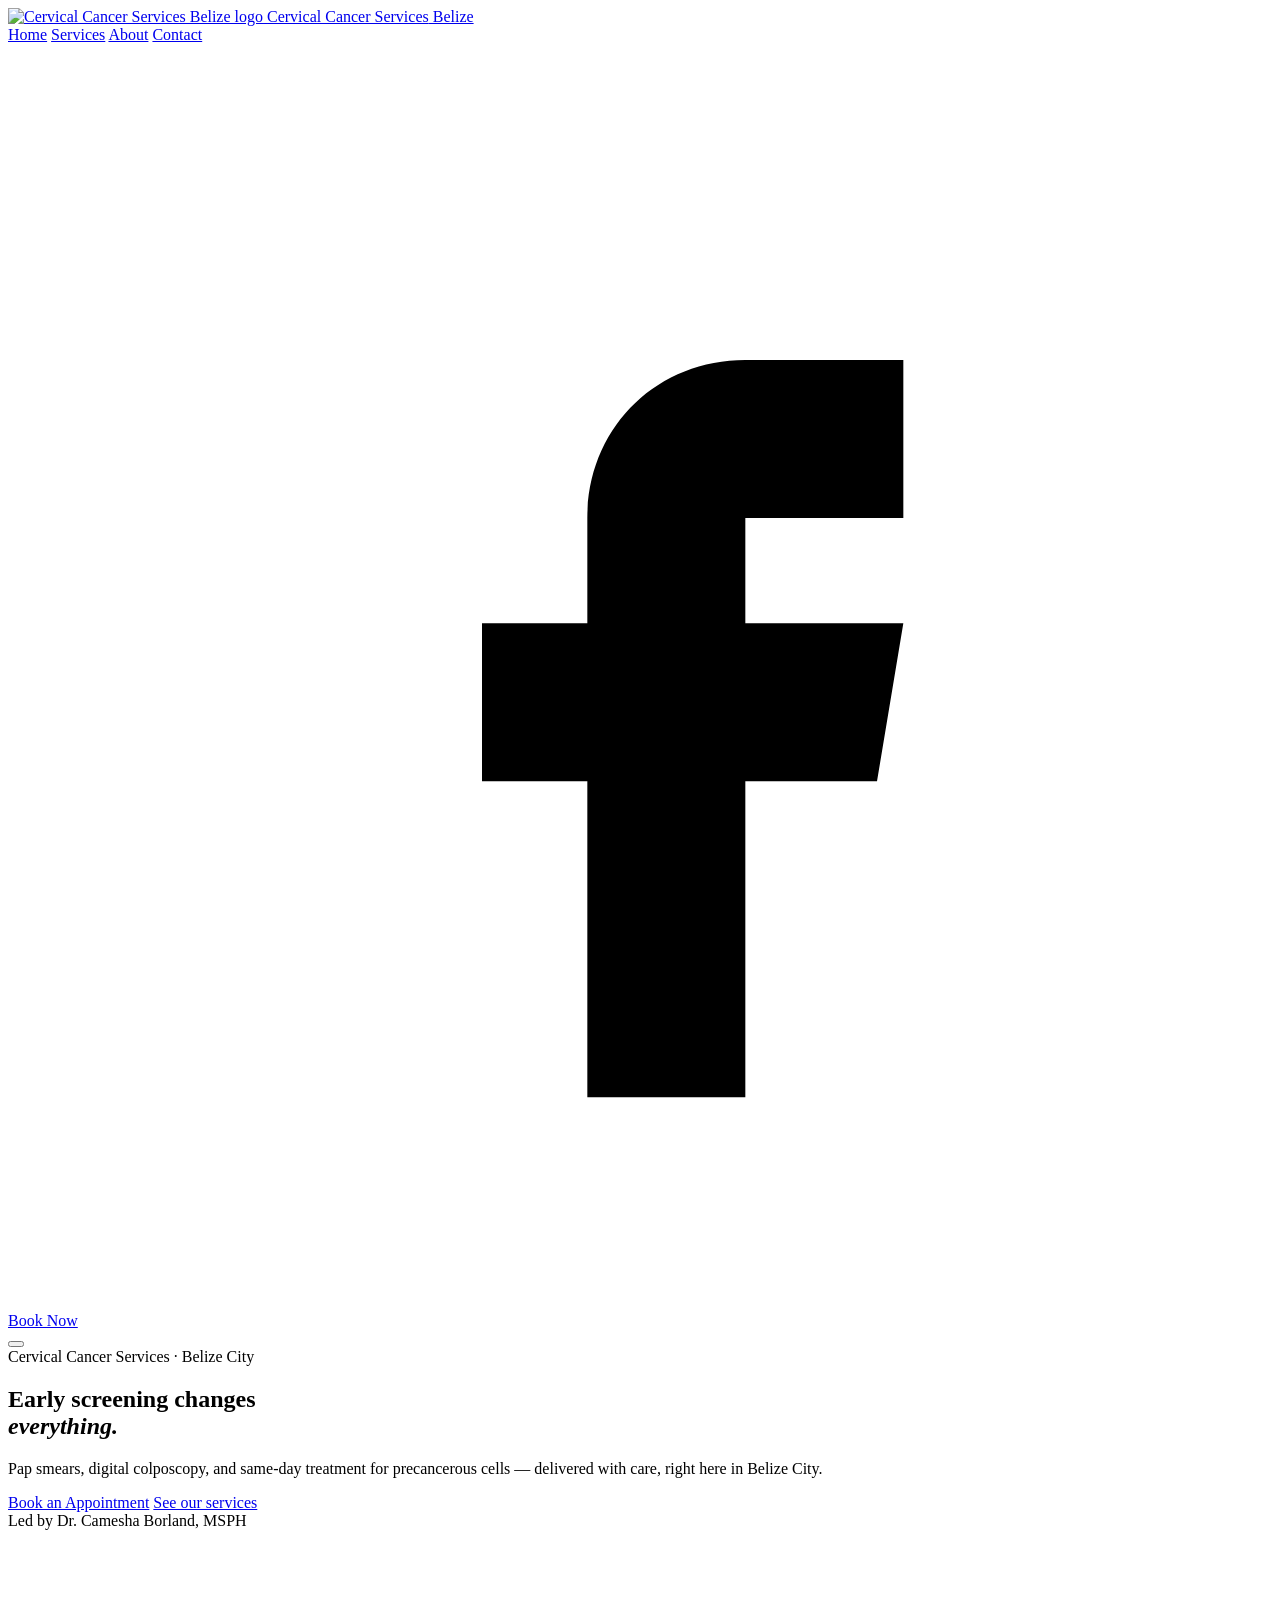
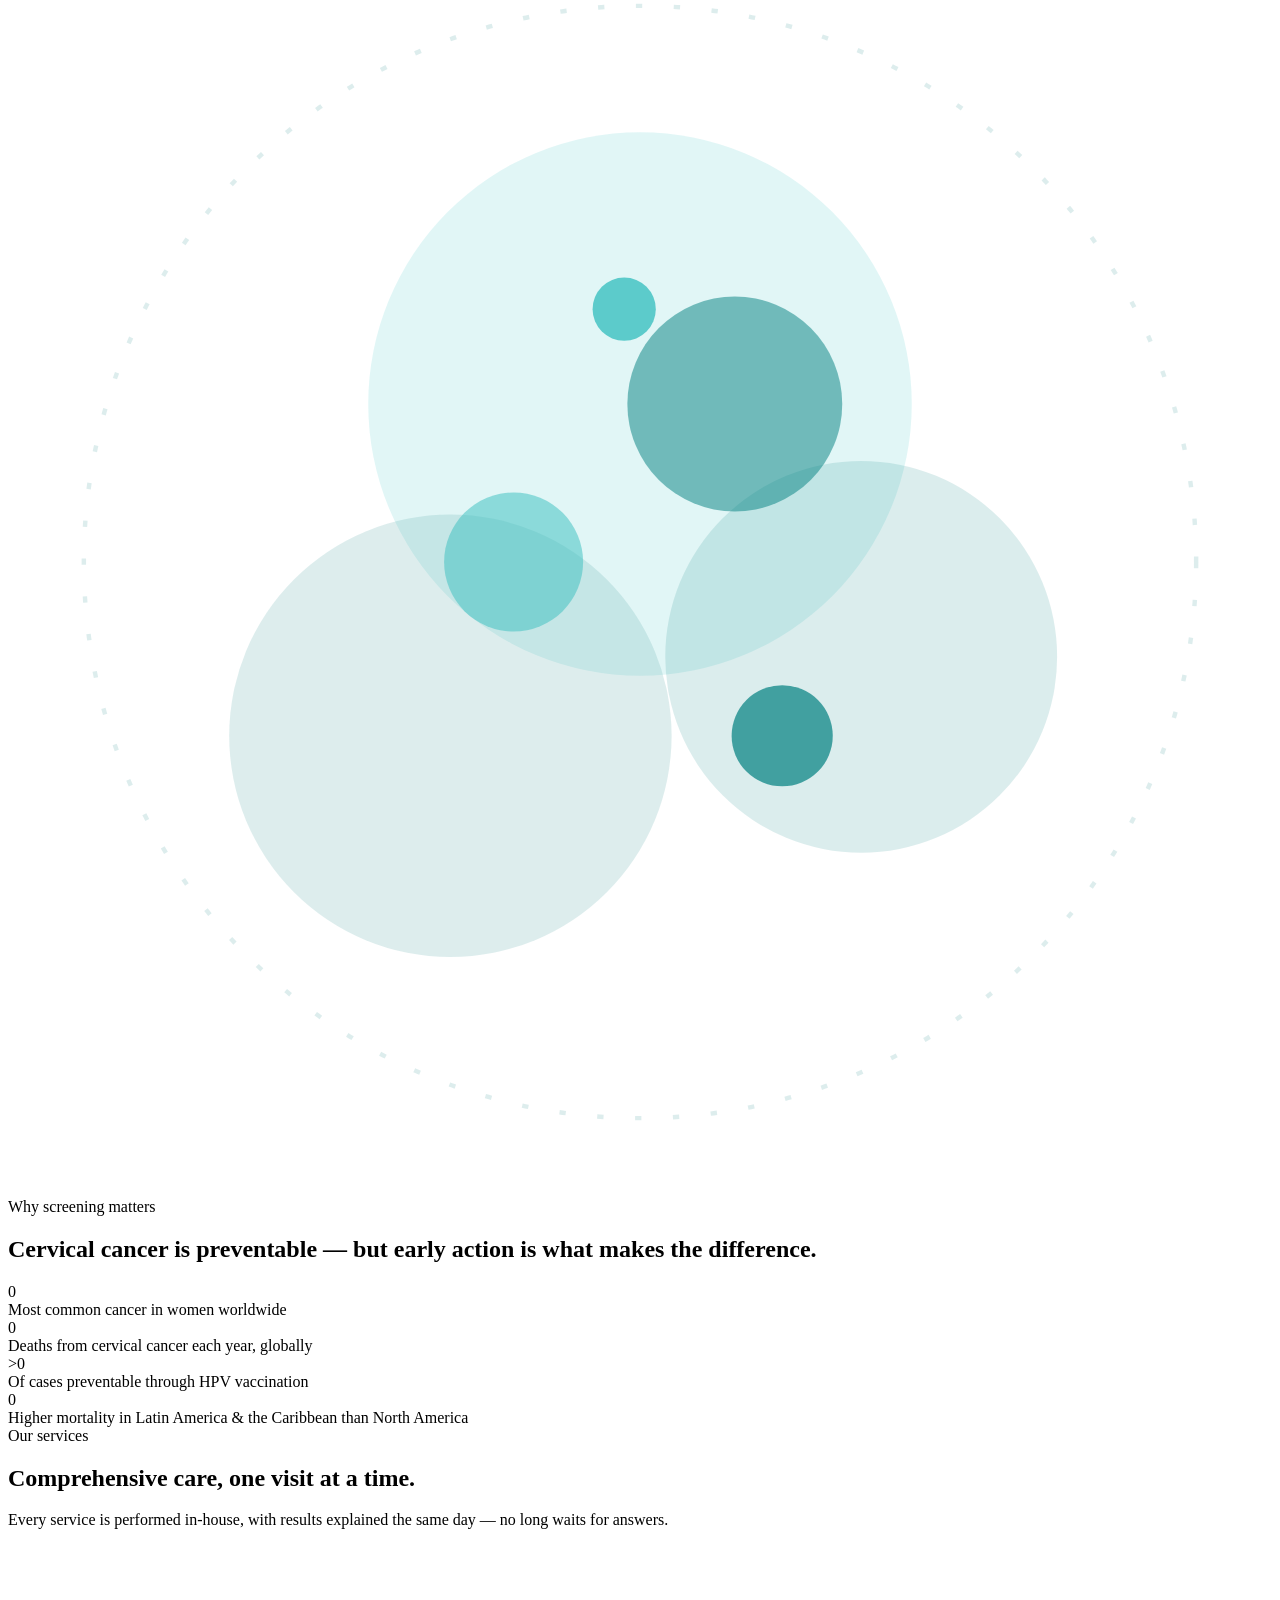
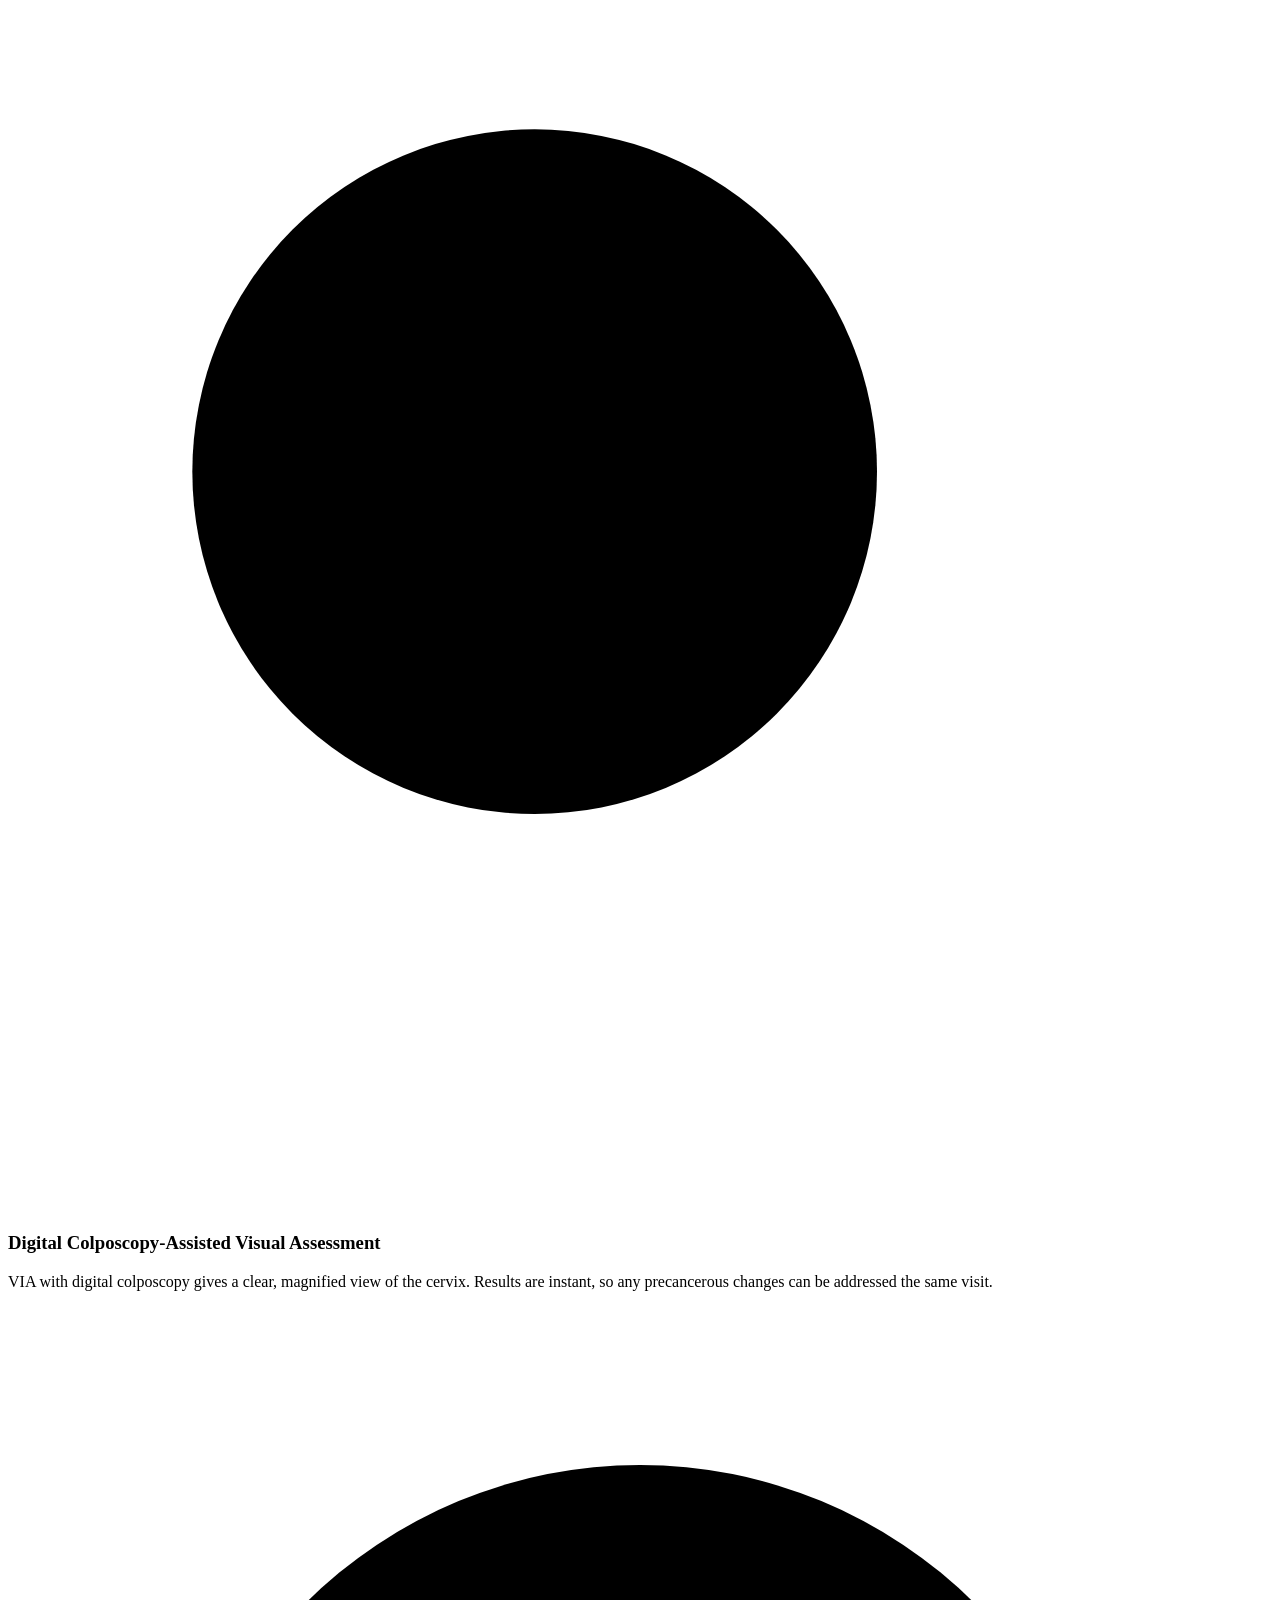
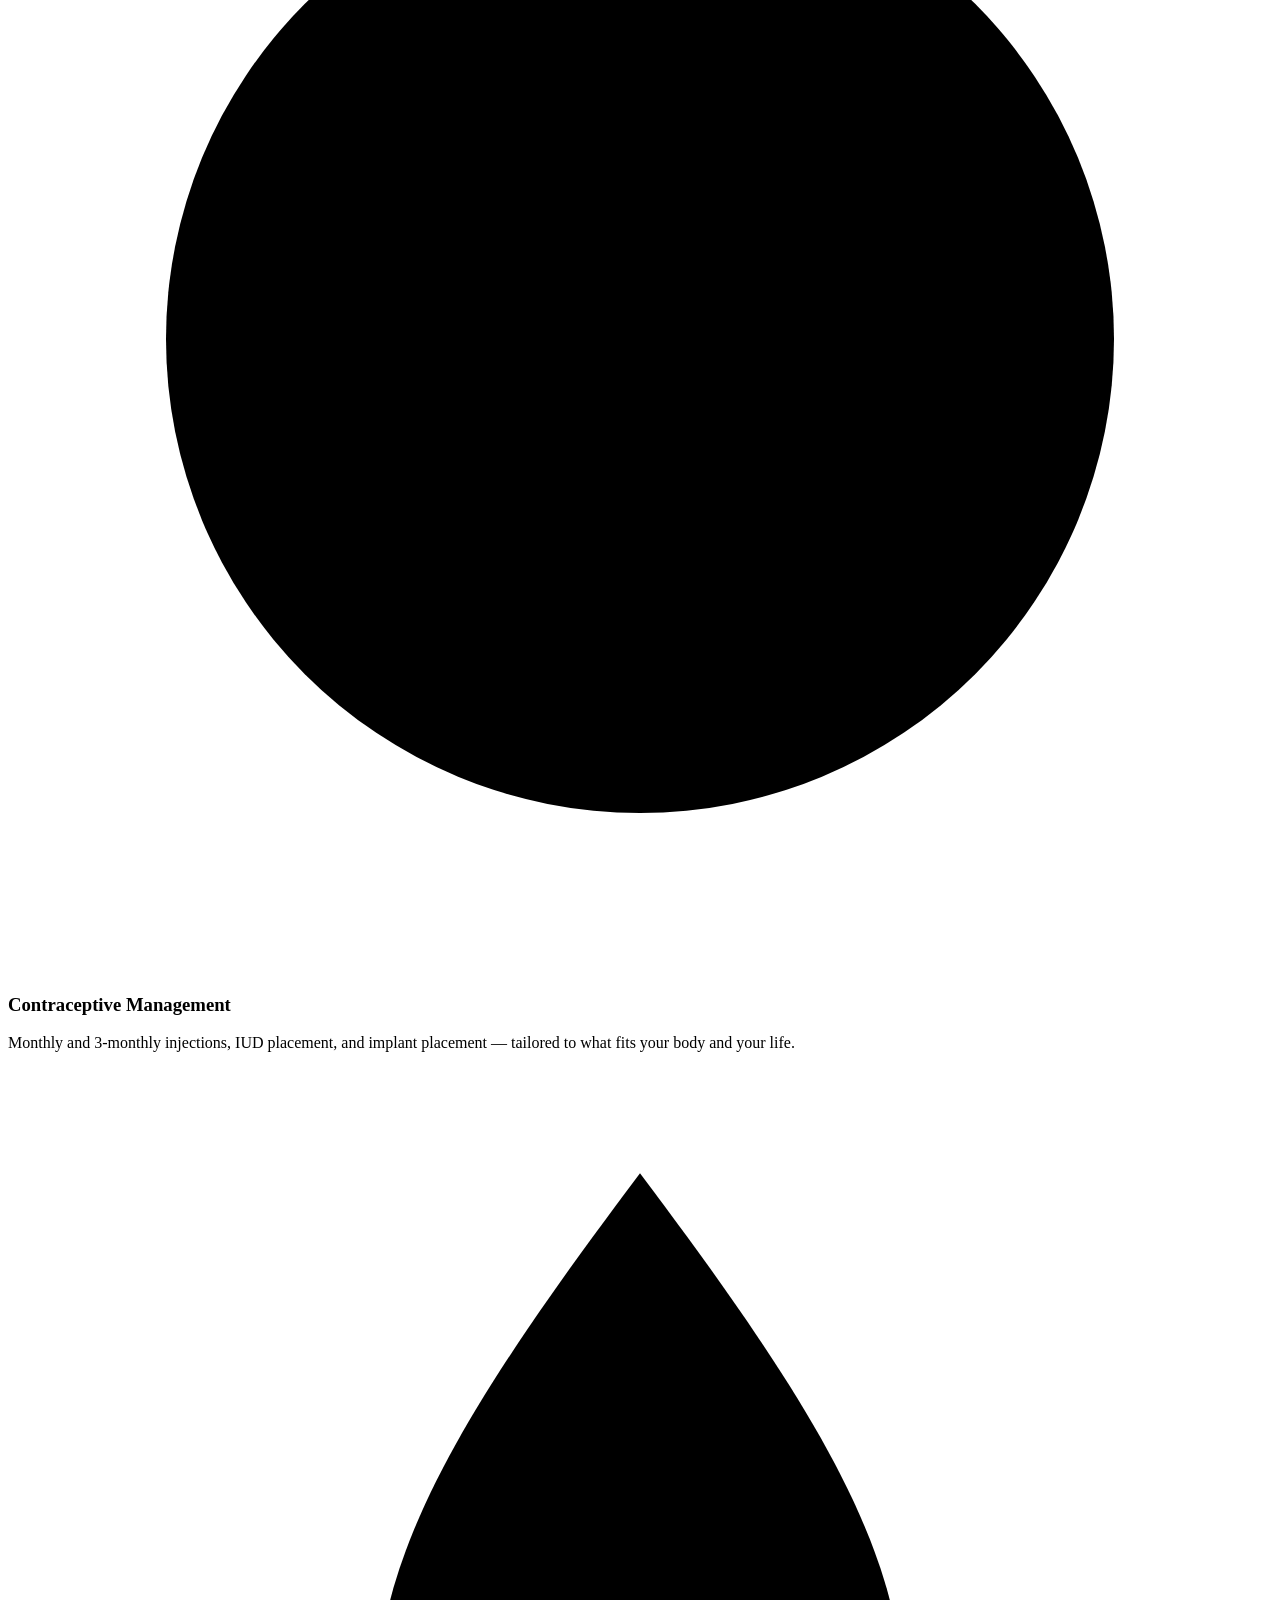
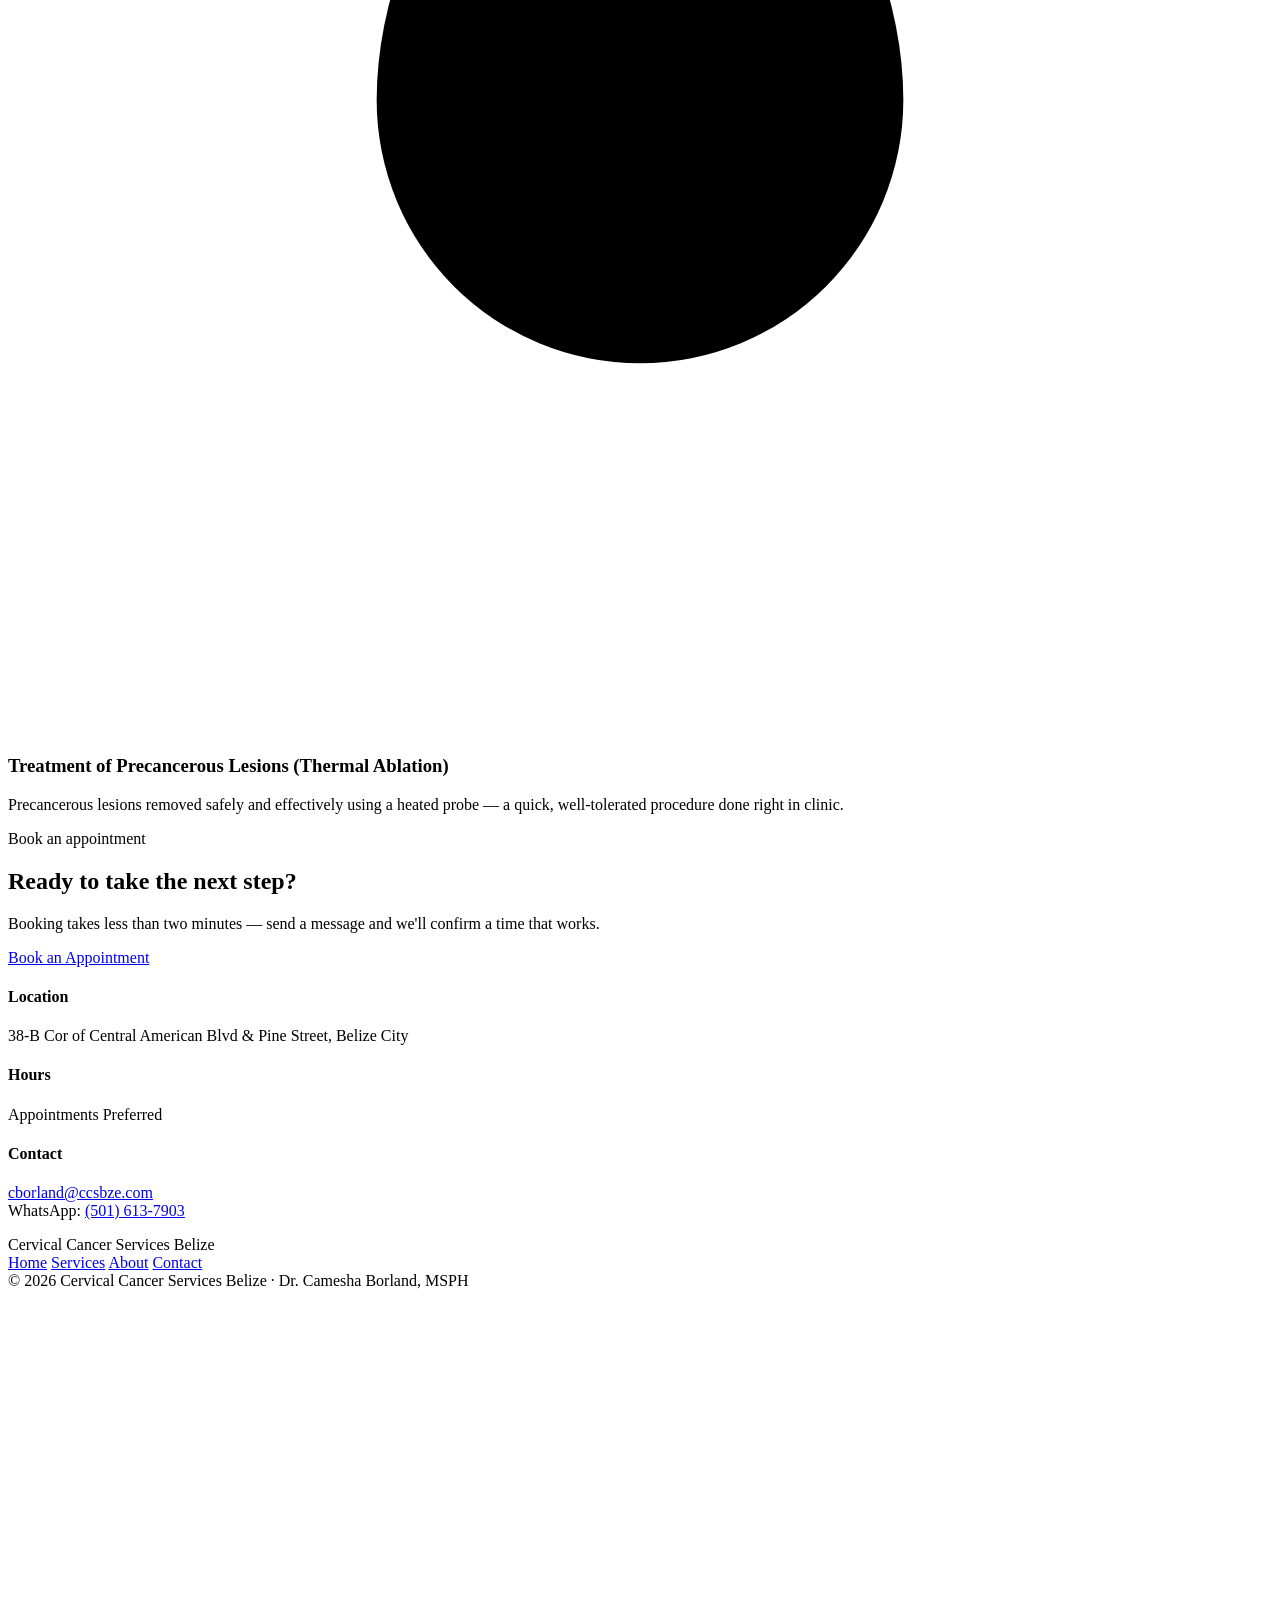
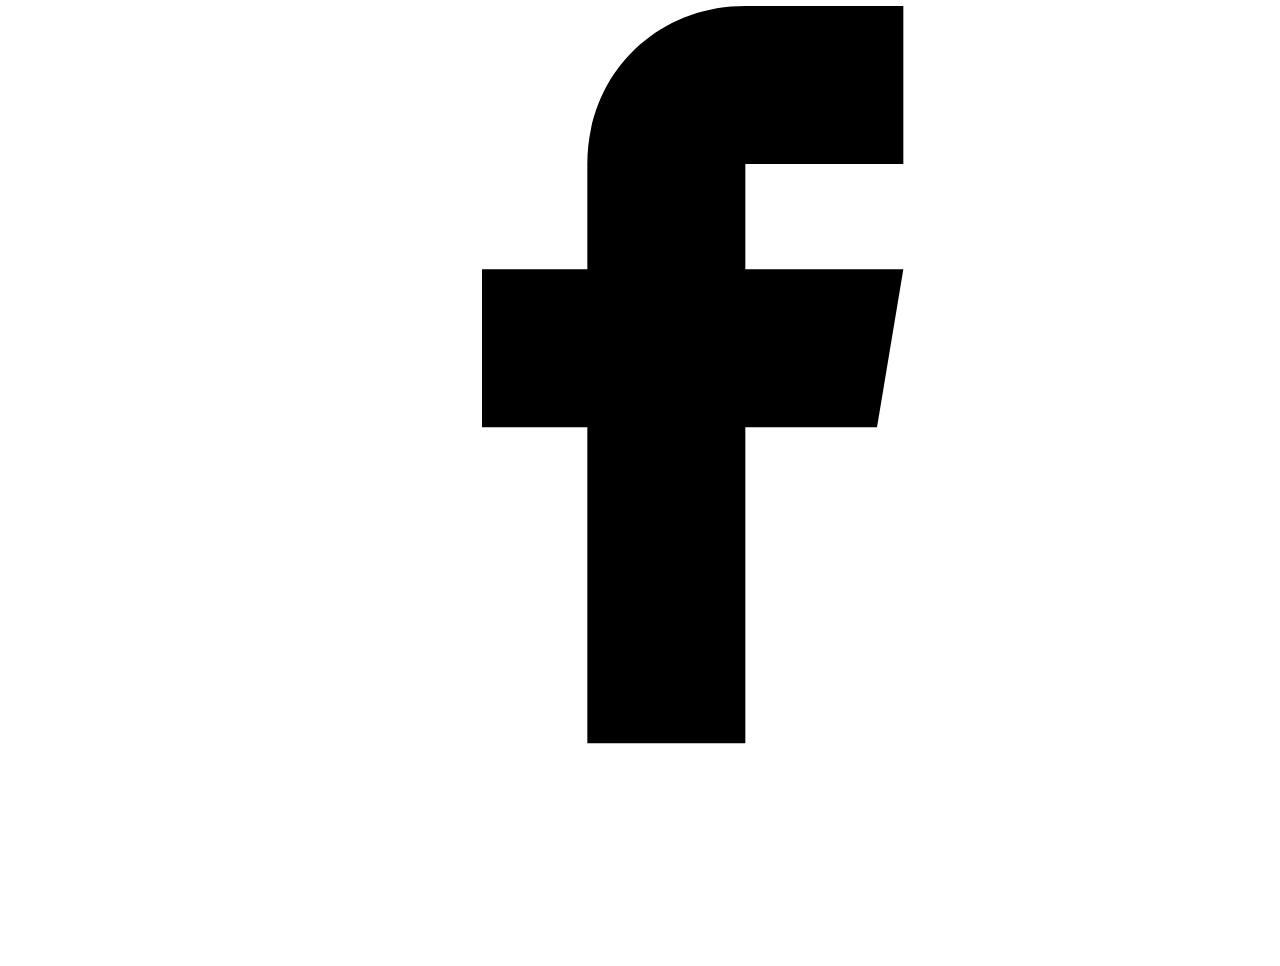
==== index.html @ 6ff6b131 "Initial site upload: HTML, CSS, and JS" ====
<!DOCTYPE html>
<html lang="en">
<head>
<meta charset="UTF-8">
<meta name="viewport" content="width=device-width, initial-scale=1.0">
<title>Cervical Cancer Services Belize</title>
<meta name="description" content="Screening, colposcopy, and treatment for cervical precancerous lesions in Belize City.">
<link rel="preconnect" href="https://fonts.googleapis.com">
<link rel="preconnect" href="https://fonts.gstatic.com" crossorigin>
<link href="https://fonts.googleapis.com/css2?family=Fraunces:ital,opsz,wght@0,9..144,400;0,9..144,500;0,9..144,600;0,9..144,700;1,9..144,500&family=Work+Sans:wght@400;500;600;700&display=swap" rel="stylesheet">
<link rel="stylesheet" href="styles.css">
</head>
<body>
<header class="site-header">
  <div class="wrap header-inner">
    <a href="index.html" class="logo">
      <img src="images/logo.png" alt="Cervical Cancer Services Belize logo" class="logo-img">
      <span class="logo-text">Cervical Cancer Services<span class="logo-belize"> Belize</span></span>
    </a>
    <nav class="site-nav">
      <a href="index.html" class="active">Home</a>
      <a href="services.html">Services</a>
      <a href="about.html">About</a>
      <a href="contact.html">Contact</a>
    </nav>
    <div class="header-actions">
      <a href="https://facebook.com/ccsbze" class="social-icon" target="_blank" rel="noopener" aria-label="Facebook"><svg viewBox="0 0 24 24"><path d="M14 9h3V6h-3c-1.7 0-3 1.3-3 3v2H9v3h2v6h3v-6h2.5l.5-3H14V9Z"/></svg></a>
      <a href="contact.html" class="btn btn-primary">Book Now</a>
    </div>
    <button class="menu-toggle" aria-label="Menu"><span></span><span></span><span></span></button>
  </div>
</header>

<section class="hero" id="home">
  <div class="wrap">
    <div class="reveal">
      <span class="eyebrow">Cervical Cancer Services &middot; Belize City</span>
      <h1>Early screening changes<br><em>everything.</em></h1>
      <p class="lead">Pap smears, digital colposcopy, and same-day treatment for precancerous cells &mdash; delivered with care, right here in Belize City.</p>
      <div class="hero-ctas">
        <a href="contact.html" class="btn btn-primary">Book an Appointment</a>
        <a href="services.html" class="btn btn-ghost">See our services</a>
      </div>
      <div class="trust-line">
        <span class="trust-dots"><span></span><span></span><span></span></span>
        Led by Dr. Camesha Borland, MSPH
      </div>
    </div>
    <div class="cell-stage reveal">
      <svg viewBox="0 0 400 400" aria-hidden="true">
        <circle class="ring" cx="200" cy="200" r="176" fill="none" stroke="#429b9a" stroke-opacity="0.18" stroke-width="1.4" stroke-dasharray="2 10"/>
        <circle class="cell c1" cx="200" cy="150" r="86" fill="#46c4c4" opacity="0.16"/>
        <circle class="cell c2" cx="270" cy="230" r="62" fill="#008080" opacity="0.14"/>
        <circle class="cell c3" cx="140" cy="255" r="70" fill="#429b9a" opacity="0.18"/>
        <circle class="cell c4" cx="230" cy="150" r="34" fill="#008080" opacity="0.5"/>
        <circle class="cell c5" cx="160" cy="200" r="22" fill="#46c4c4" opacity="0.55"/>
        <circle class="cell c6" cx="245" cy="255" r="16" fill="#008080" opacity="0.7"/>
        <circle class="cell c3" cx="195" cy="120" r="10" fill="#46c4c4" opacity="0.85"/>
      </svg>
    </div>
  </div>
</section>

<section class="stats">
  <div class="wrap">
    <div class="stats-head reveal">
      <span class="eyebrow">Why screening matters</span>
      <h2>Cervical cancer is preventable &mdash; but early action is what makes the difference.</h2>
    </div>
    <div class="stat-grid">
      <div class="stat-card reveal"><div class="stat-num"><span class="count" data-target="4" data-suffix="th">0</span></div><div class="stat-cap">Most common cancer in women worldwide</div></div>
      <div class="stat-card reveal"><div class="stat-num"><span class="count" data-target="350" data-suffix="K+">0</span></div><div class="stat-cap">Deaths from cervical cancer each year, globally</div></div>
      <div class="stat-card reveal"><div class="stat-num">&gt;<span class="count" data-target="70" data-suffix="%">0</span></div><div class="stat-cap">Of cases preventable through HPV vaccination</div></div>
      <div class="stat-card reveal"><div class="stat-num"><span class="count" data-target="3" data-suffix="&times;">0</span></div><div class="stat-cap">Higher mortality in Latin America &amp; the Caribbean than North America</div></div>
    </div>
  </div>
</section>

<section class="services" id="services">
  <div class="wrap">
    <div class="services-head reveal">
      <div><span class="eyebrow">Our services</span><h2>Comprehensive care, one visit at a time.</h2></div>
      <p>Every service is performed in-house, with results explained the same day &mdash; no long waits for answers.</p>
    </div>
    <div class="service-grid">
      <div class="service-card reveal">
        <div class="service-icon"><svg viewBox="0 0 24 24"><circle cx="10" cy="10" r="6.5"/><line x1="15" y1="15" x2="21" y2="21" stroke-linecap="round"/></svg></div>
        <h3>Digital Colposcopy-Assisted Visual Assessment</h3>
        <p>VIA with digital colposcopy gives a clear, magnified view of the cervix. Results are instant, so any precancerous changes can be addressed the same visit.</p>
      </div>
      <div class="service-card reveal">
        <div class="service-icon"><svg viewBox="0 0 24 24"><path d="M12 3v6M12 15v6M3 12h6M15 12h6" stroke-linecap="round"/><circle cx="12" cy="12" r="9"/></svg></div>
        <h3>Contraceptive Management</h3>
        <p>Monthly and 3-monthly injections, IUD placement, and implant placement &mdash; tailored to what fits your body and your life.</p>
      </div>
      <div class="service-card reveal">
        <div class="service-icon"><svg viewBox="0 0 24 24"><path d="M12 2c3 4 5 7 5 10a5 5 0 0 1-10 0c0-3 2-6 5-10Z"/></svg></div>
        <h3>Treatment of Precancerous Lesions (Thermal Ablation)</h3>
        <p>Precancerous lesions removed safely and effectively using a heated probe &mdash; a quick, well-tolerated procedure done right in clinic.</p>
      </div>
    </div>
  </div>
</section>

<section class="cta-band" id="contact">
  <div class="wrap">
    <div class="cta-top reveal">
      <div>
        <span class="eyebrow">Book an appointment</span>
        <h2>Ready to take the next step?</h2>
        <p class="lead" style="margin-top:14px;">Booking takes less than two minutes &mdash; send a message and we'll confirm a time that works.</p>
      </div>
      <a href="contact.html" class="btn btn-onteal">Book an Appointment</a>
    </div>
    <div class="info-grid">
      <div class="info-card reveal"><h4>Location</h4><p>38-B Cor of Central American Blvd &amp; Pine Street, Belize City</p></div>
      <div class="info-card reveal"><h4>Hours</h4><p>Appointments Preferred</p></div>
      <div class="info-card reveal"><h4>Contact</h4><p><a href="mailto:cborland@ccsbze.com">cborland@ccsbze.com</a><br>WhatsApp: <a href="tel:+5016137903">(501) 613-7903</a></p></div>
    </div>
  </div>
</section>
<footer class="site-footer">
  <div class="wrap footer-top">
    <div class="footer-logo">Cervical Cancer Services<span class="logo-belize"> Belize</span></div>
    <nav class="footer-nav">
      <a href="index.html">Home</a>
      <a href="services.html">Services</a>
      <a href="about.html">About</a>
      <a href="contact.html">Contact</a>
    </nav>
  </div>
  <div class="wrap footer-bottom">
    <span>&copy; 2026 Cervical Cancer Services Belize &middot; Dr. Camesha Borland, MSPH</span>
    <a class="social-icon" href="https://facebook.com/ccsbze" target="_blank" rel="noopener" aria-label="Facebook"><svg viewBox="0 0 24 24"><path d="M14 9h3V6h-3c-1.7 0-3 1.3-3 3v2H9v3h2v6h3v-6h2.5l.5-3H14V9Z"/></svg></a>
  </div>
</footer>
<script src="script.js"></script>
</body>
</html>
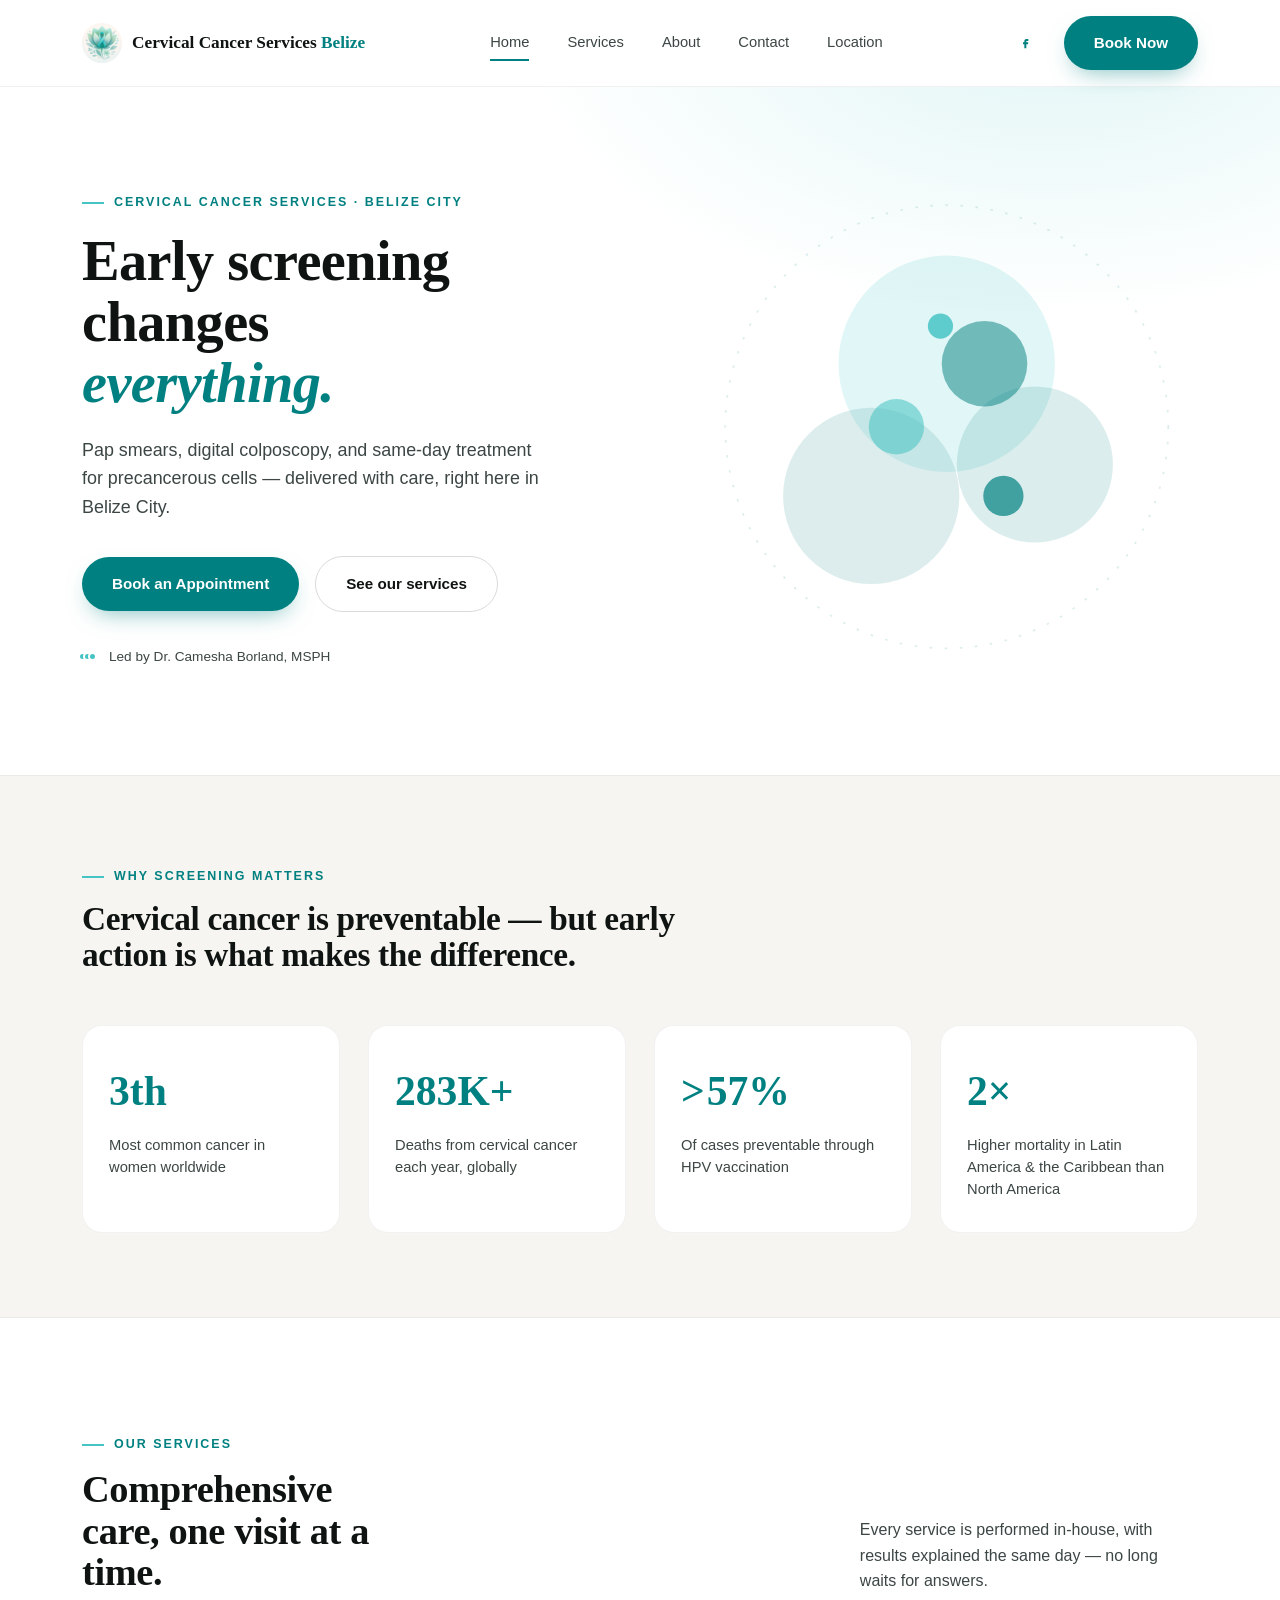
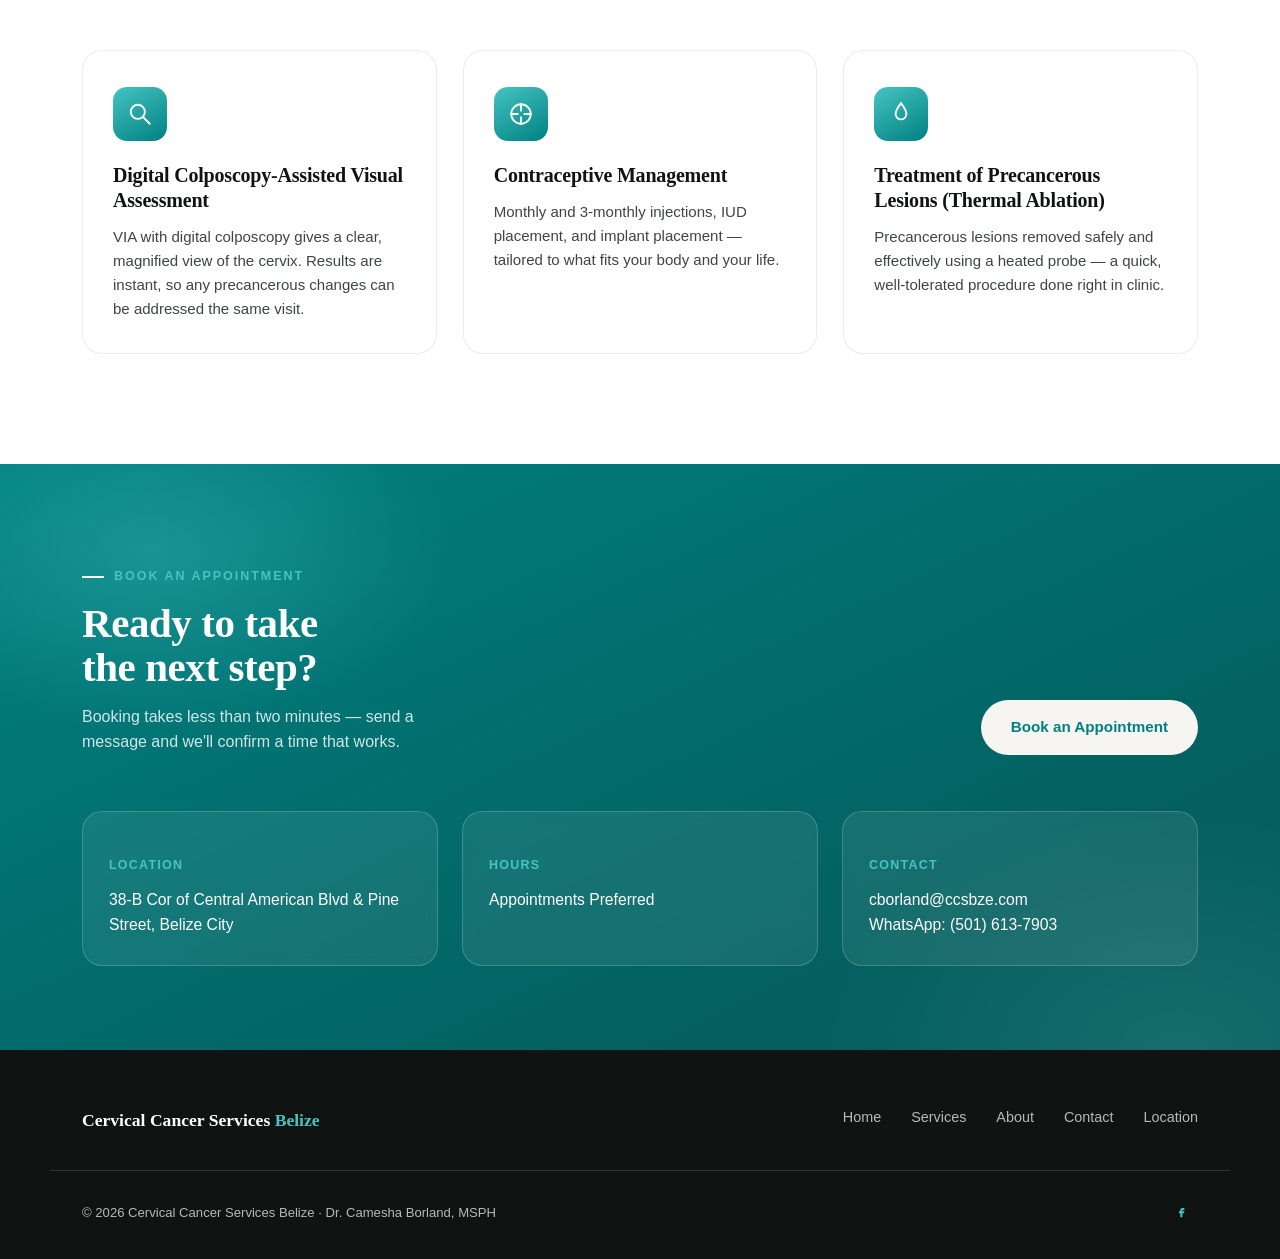
==== commit 30ce2984: "Add Location link to header and footer nav on all pages" ====
--- a/index.html
+++ b/index.html
@@ -22,6 +22,8 @@
       <a href="services.html">Services</a>
       <a href="about.html">About</a>
       <a href="contact.html">Contact</a>
+      <a href="location.html">Location</a>
+    
     </nav>
     <div class="header-actions">
       <a href="https://facebook.com/ccsbze" class="social-icon" target="_blank" rel="noopener" aria-label="Facebook"><svg viewBox="0 0 24 24"><path d="M14 9h3V6h-3c-1.7 0-3 1.3-3 3v2H9v3h2v6h3v-6h2.5l.5-3H14V9Z"/></svg></a>
@@ -127,6 +129,8 @@
       <a href="services.html">Services</a>
       <a href="about.html">About</a>
       <a href="contact.html">Contact</a>
+      <a href="location.html">Location</a>
+    
     </nav>
   </div>
   <div class="wrap footer-bottom">
--- a/styles.css
+++ b/styles.css
@@ -0,0 +1,294 @@
+/* ===========================================================
+   Cervical Cancer Services Belize — Site Stylesheet
+   =========================================================== */
+
+:root{
+  --teal-deep:#008080;
+  --teal-mid:#429b9a;
+  --teal-bright:#46c4c4;
+  --teal-dark-bg:#045f5f;
+  --cream:#f6f5f1;
+  --mint:#d5f0ea;
+  --white:#ffffff;
+  --ink:#0f1412;
+  --ink-soft:#3c4644;
+  --radius:20px;
+  --maxw:1180px;
+}
+
+*{box-sizing:border-box;}
+html{scroll-behavior:smooth;}
+body{
+  margin:0;
+  background:var(--white);
+  color:var(--ink);
+  font-family:'Work Sans',sans-serif;
+  font-size:16px;
+  line-height:1.6;
+  -webkit-font-smoothing:antialiased;
+}
+h1,h2,h3{
+  font-family:'Fraunces',serif;
+  font-weight:600;
+  line-height:1.08;
+  letter-spacing:-0.01em;
+  color:var(--ink);
+  margin:0;
+}
+a{color:inherit;text-decoration:none;}
+img,svg{display:block;max-width:100%;}
+.wrap{max-width:var(--maxw);margin:0 auto;padding:0 32px;}
+
+.eyebrow{
+  font-size:0.78rem;font-weight:600;letter-spacing:0.16em;text-transform:uppercase;
+  color:var(--teal-deep);display:inline-flex;align-items:center;gap:10px;
+}
+.eyebrow::before{content:"";width:22px;height:2px;background:var(--teal-bright);display:inline-block;}
+
+/* ---------- Buttons ---------- */
+.btn{
+  font-weight:600;font-size:0.95rem;cursor:pointer;border:none;border-radius:999px;
+  padding:15px 30px;display:inline-flex;align-items:center;gap:8px;
+  transition:transform .35s cubic-bezier(.2,.8,.2,1), box-shadow .35s ease, background .3s ease;
+}
+.btn-primary{background:var(--teal-deep);color:var(--white);box-shadow:0 10px 24px -10px rgba(0,128,128,0.55);}
+.btn-primary:hover{background:var(--ink);transform:translateY(-3px);box-shadow:0 16px 30px -12px rgba(0,0,0,0.35);}
+.btn-ghost{background:transparent;color:var(--ink);border:1.5px solid rgba(0,0,0,0.15);}
+.btn-ghost:hover{border-color:var(--teal-deep);color:var(--teal-deep);transform:translateY(-3px);}
+.btn-onteal{background:var(--cream);color:var(--teal-deep);}
+.btn-onteal:hover{background:var(--white);transform:translateY(-3px);box-shadow:0 16px 30px -12px rgba(0,0,0,0.35);}
+:focus-visible{outline:2.5px solid var(--teal-bright);outline-offset:3px;}
+
+/* ---------- Header / Nav ---------- */
+.site-header{
+  position:sticky;top:0;z-index:100;
+  background:rgba(255,255,255,0.75);
+  backdrop-filter:blur(14px);-webkit-backdrop-filter:blur(14px);
+  border-bottom:1px solid rgba(0,0,0,0.06);
+  transition:box-shadow .3s ease;
+}
+.site-header.scrolled{box-shadow:0 8px 30px -20px rgba(0,0,0,0.25);}
+.header-inner{display:flex;align-items:center;justify-content:space-between;padding:16px 32px;gap:24px;}
+.logo{display:flex;align-items:center;gap:10px;}
+.logo-img{width:40px;height:40px;border-radius:50%;flex-shrink:0;object-fit:cover;}
+.logo-text{font-family:'Fraunces',serif;font-weight:600;font-size:1.08rem;color:var(--ink);white-space:nowrap;}
+.logo-belize{color:var(--teal-deep);}
+
+.site-nav{display:flex;align-items:center;gap:38px;}
+.site-nav a{font-size:0.92rem;font-weight:500;color:var(--ink-soft);position:relative;padding:4px 0;}
+.site-nav a::after{
+  content:"";position:absolute;left:0;bottom:-2px;height:2px;width:0%;
+  background:var(--teal-deep);transition:width .3s ease;
+}
+.site-nav a:hover{color:var(--ink);}
+.site-nav a:hover::after,
+.site-nav a.active::after{width:100%;}
+
+.header-actions{display:flex;align-items:center;gap:22px;}
+.social-icon{
+  width:34px;height:34px;border-radius:50%;display:inline-flex;align-items:center;justify-content:center;
+  transition:background .3s ease;
+}
+.social-icon svg{width:16px;height:16px;fill:var(--teal-deep);transition:fill .3s ease;}
+.social-icon:hover{background:var(--white);box-shadow:0 4px 14px rgba(0,0,0,0.12);}
+
+.menu-toggle{display:none;background:none;border:none;padding:8px;cursor:pointer;}
+.menu-toggle span{display:block;width:22px;height:2px;background:var(--ink);margin:5px 0;border-radius:2px;transition:transform .3s ease, opacity .3s ease;}
+
+/* ---------- Page header band (Services / About / Contact / Location / Intake) ---------- */
+.page-head{
+  padding:72px 0 56px;text-align:center;
+  background:radial-gradient(700px 400px at 85% -20%, rgba(70,196,196,0.14), transparent 60%), var(--white);
+}
+.page-head .eyebrow{justify-content:center;}
+.page-head h1{font-size:clamp(2.2rem,3.6vw,3rem);margin:14px 0 16px;}
+.page-head p{max-width:56ch;margin:0 auto;color:var(--ink-soft);font-size:1.05rem;}
+
+/* ---------- Hero (Home) ---------- */
+.hero{position:relative;overflow:hidden;padding:88px 0 96px;
+  background:radial-gradient(900px 500px at 82% -10%, rgba(70,196,196,0.16), transparent 60%), var(--white);
+}
+.hero .wrap{display:grid;grid-template-columns:1.05fr 0.95fr;gap:56px;align-items:center;}
+.hero h1{font-size:clamp(2.5rem,4.4vw,3.7rem);margin:18px 0 22px;}
+.hero h1 em{font-style:italic;color:var(--teal-deep);}
+.hero p.lead{font-size:1.12rem;color:var(--ink-soft);max-width:46ch;margin-bottom:34px;}
+.hero-ctas{display:flex;gap:16px;flex-wrap:wrap;align-items:center;}
+.trust-line{margin-top:34px;display:flex;align-items:center;gap:12px;font-size:0.85rem;color:var(--ink-soft);}
+.trust-dots{display:flex;}
+.trust-dots span{width:9px;height:9px;border-radius:50%;background:var(--teal-bright);margin-left:-4px;border:2px solid var(--white);}
+
+.cell-stage{position:relative;aspect-ratio:1/1;display:flex;align-items:center;justify-content:center;}
+.cell-stage svg{width:100%;height:100%;}
+.cell{animation:ccsbDrift 9s ease-in-out infinite;transform-origin:center;}
+.cell.c2{animation-duration:11s;animation-delay:.4s;}
+.cell.c3{animation-duration:7.5s;animation-delay:.9s;}
+.cell.c4{animation-duration:13s;animation-delay:1.4s;}
+.cell.c5{animation-duration:10s;animation-delay:.2s;}
+.cell.c6{animation-duration:8.5s;animation-delay:1.1s;}
+@keyframes ccsbDrift{0%,100%{transform:translate(0,0);}50%{transform:translate(6px,-10px);}}
+.ring{animation:ccsbSpin 60s linear infinite;transform-origin:200px 200px;}
+@keyframes ccsbSpin{to{transform:rotate(360deg);}}
+
+/* ---------- Stats ---------- */
+.stats{background:var(--cream);padding:84px 0;border-top:1px solid rgba(0,0,0,0.05);border-bottom:1px solid rgba(0,0,0,0.05);}
+.stats-head{max-width:640px;margin-bottom:52px;}
+.stats-head h2{font-size:clamp(1.7rem,2.6vw,2.2rem);margin-top:14px;}
+.stat-grid{display:grid;grid-template-columns:repeat(4,1fr);gap:28px;}
+.stat-card{background:var(--white);border-radius:var(--radius);padding:32px 26px;border:1px solid rgba(0,0,0,0.05);}
+.stat-num{font-family:'Fraunces',serif;font-weight:600;font-size:2.6rem;color:var(--teal-deep);display:flex;align-items:baseline;gap:2px;}
+.stat-cap{margin-top:10px;font-size:0.92rem;color:var(--ink-soft);line-height:1.5;}
+
+/* ---------- Services ---------- */
+.services{padding:110px 0;}
+.services-head{display:flex;justify-content:space-between;align-items:flex-end;gap:40px;margin-bottom:56px;flex-wrap:wrap;}
+.services-head h2{font-size:clamp(1.9rem,3vw,2.5rem);margin-top:14px;max-width:16ch;}
+.services-head p{max-width:38ch;color:var(--ink-soft);margin:0;}
+.service-grid{display:grid;grid-template-columns:repeat(3,1fr);gap:26px;}
+.service-grid.wide{grid-template-columns:repeat(auto-fit,minmax(280px,1fr));}
+.service-card{
+  background:var(--white);border:1px solid rgba(0,0,0,0.07);border-radius:var(--radius);
+  padding:36px 30px 32px;position:relative;overflow:hidden;
+  transition:transform .4s cubic-bezier(.2,.8,.2,1), box-shadow .4s ease, border-color .4s ease;
+}
+.service-card::before{
+  content:"";position:absolute;top:-40%;right:-30%;width:220px;height:220px;border-radius:50%;
+  background:radial-gradient(circle, rgba(70,196,196,0.12), transparent 70%);
+  transition:opacity .4s ease;opacity:0;
+}
+.service-card:hover{transform:translateY(-8px);box-shadow:0 26px 50px -24px rgba(0,60,60,0.35);border-color:rgba(70,196,196,0.4);}
+.service-card:hover::before{opacity:1;}
+.service-icon{
+  width:54px;height:54px;border-radius:14px;margin-bottom:22px;
+  background:linear-gradient(150deg, var(--teal-bright), var(--teal-deep));
+  display:flex;align-items:center;justify-content:center;
+}
+.service-icon svg{width:26px;height:26px;stroke:var(--white);fill:none;stroke-width:1.7;}
+.service-card h3{font-size:1.25rem;font-weight:600;margin-bottom:12px;line-height:1.25;}
+.service-card p{font-size:0.94rem;color:var(--ink-soft);margin:0;}
+.price-tag{
+  display:inline-block;margin-top:14px;padding:6px 14px;border-radius:999px;
+  background:rgba(70,196,196,0.14);color:var(--teal-deep);font-weight:600;font-size:0.85rem;
+}
+.service-tag{display:inline-block;margin-top:20px;font-size:0.78rem;font-weight:600;letter-spacing:0.04em;color:var(--teal-deep);}
+.consult-note{text-align:center;margin-top:44px;font-size:0.9rem;color:var(--ink-soft);font-style:italic;}
+
+/* ---------- CTA / Booking band ---------- */
+.cta-band{position:relative;overflow:hidden;background:linear-gradient(155deg, var(--teal-deep), var(--teal-dark-bg) 78%);color:var(--white);padding:96px 0 84px;}
+.cta-band::before{
+  content:"";position:absolute;inset:0;
+  background:radial-gradient(500px 300px at 12% 15%, rgba(70,196,196,0.35), transparent 60%),
+             radial-gradient(600px 400px at 92% 100%, rgba(255,255,255,0.08), transparent 60%);
+}
+.cta-band .wrap{position:relative;}
+.cta-top{display:flex;justify-content:space-between;align-items:flex-end;gap:40px;flex-wrap:wrap;margin-bottom:56px;}
+.cta-band .eyebrow{color:var(--teal-bright);}
+.cta-band .eyebrow::before{background:var(--white);}
+.cta-band h2{color:var(--white);font-size:clamp(1.9rem,3.2vw,2.6rem);max-width:14ch;margin-top:14px;}
+.cta-band p.lead{color:rgba(255,255,255,0.82);max-width:40ch;margin:0;}
+.info-grid{display:grid;grid-template-columns:repeat(3,1fr);gap:24px;}
+.info-card{background:rgba(255,255,255,0.08);border:1px solid rgba(255,255,255,0.18);border-radius:var(--radius);padding:28px 26px;backdrop-filter:blur(6px);}
+.info-card h4{font-size:0.78rem;font-weight:600;letter-spacing:0.1em;text-transform:uppercase;color:var(--teal-bright);margin-bottom:12px;}
+.info-card p,.info-card a{font-size:0.98rem;line-height:1.55;margin:0;}
+.info-card a:hover{text-decoration:underline;}
+
+/* ---------- About: Mission + Doctor card ---------- */
+.mission{background:var(--cream);padding:96px 0;}
+.mission .wrap{display:grid;grid-template-columns:1.1fr 0.9fr;gap:56px;align-items:center;}
+.mission h2{font-size:clamp(1.9rem,3vw,2.4rem);margin:14px 0 22px;}
+.mission p{color:var(--ink-soft);margin-bottom:16px;max-width:52ch;}
+.mission .closing{color:var(--teal-deep);font-style:italic;font-weight:600;font-size:1.15rem;}
+.mission .cell-stage{max-width:380px;margin:0 auto;}
+
+.doctor-section{padding:96px 0;}
+.doctor-card{background:var(--white);border:1px solid rgba(0,0,0,0.07);border-radius:var(--radius);padding:44px;max-width:640px;margin:0 auto;text-align:center;}
+.doctor-avatar{
+  width:74px;height:74px;border-radius:50%;margin:0 auto 20px;
+  background:radial-gradient(circle at 32% 28%, var(--teal-bright), var(--teal-deep) 70%);
+  display:flex;align-items:center;justify-content:center;
+  font-family:'Fraunces',serif;font-weight:600;color:var(--white);font-size:1.4rem;
+}
+.doctor-card h3{font-size:1.3rem;margin-bottom:6px;}
+.doctor-card .role{color:var(--teal-deep);font-weight:600;font-size:0.85rem;letter-spacing:0.04em;text-transform:uppercase;margin-bottom:16px;display:block;}
+.doctor-card p{color:var(--ink-soft);margin:0;}
+
+/* ---------- Contact / Intake form sections ---------- */
+.form-section{background:var(--mint);padding:88px 0;}
+.form-section-dark{background:var(--teal-dark-bg);padding:88px 0;color:var(--white);}
+.form-section-dark .eyebrow{color:var(--teal-bright);}
+.form-section-dark .eyebrow::before{background:var(--white);}
+.form-section-dark h2{color:var(--white);}
+.form-section-dark p{color:rgba(255,255,255,0.82);}
+.form-card{
+  background:var(--white);border-radius:var(--radius);padding:20px;
+  max-width:680px;margin:0 auto;box-shadow:0 30px 60px -30px rgba(0,0,0,0.35);
+}
+.form-card iframe{width:100%;border:none;border-radius:12px;display:block;}
+.form-note{text-align:center;max-width:600px;margin:24px auto 0;font-size:0.9rem;font-style:italic;color:var(--ink-soft);}
+.form-section-dark .form-note{color:rgba(255,255,255,0.75);}
+
+/* ---------- Location page ---------- */
+.language-section{background:var(--mint);padding:20px 0 88px;}
+.language-section h2{font-size:clamp(1.6rem,2.6vw,2rem);margin-bottom:40px;padding-top:56px;}
+.photo-grid{display:grid;grid-template-columns:repeat(3,1fr);gap:26px;}
+.photo-card{background:var(--white);border-radius:var(--radius);overflow:hidden;border:1px solid rgba(0,0,0,0.06);}
+.photo-card img{width:100%;height:220px;object-fit:cover;}
+.photo-card p{padding:20px 22px;font-size:0.92rem;color:var(--ink-soft);margin:0;}
+.maps-block{
+  margin-top:48px;display:flex;align-items:center;justify-content:center;gap:32px;flex-wrap:wrap;
+  background:var(--white);border-radius:var(--radius);padding:32px;border:1px solid rgba(0,0,0,0.06);
+}
+.maps-block img{width:120px;height:120px;}
+.maps-block .maps-text{max-width:320px;}
+.maps-block .maps-text a{color:var(--teal-deep);font-weight:600;}
+
+/* ---------- Footer ---------- */
+.site-footer{background:var(--ink);color:rgba(255,255,255,0.7);padding:56px 0 30px;}
+.footer-top{display:flex;justify-content:space-between;align-items:flex-start;flex-wrap:wrap;gap:32px;padding-bottom:36px;border-bottom:1px solid rgba(255,255,255,0.14);}
+.footer-logo{font-family:'Fraunces',serif;font-weight:600;font-size:1.1rem;color:var(--white);}
+.footer-logo .logo-belize{color:var(--teal-bright);}
+.footer-nav{display:flex;gap:30px;flex-wrap:wrap;}
+.footer-nav a{font-size:0.9rem;transition:color .3s ease;}
+.footer-nav a:hover{color:var(--teal-bright);}
+.footer-bottom{display:flex;justify-content:space-between;align-items:center;flex-wrap:wrap;gap:12px;padding-top:24px;font-size:0.82rem;}
+.footer-bottom .social-icon svg{fill:var(--teal-bright);}
+.footer-bottom .social-icon:hover{background:var(--white);}
+
+/* ---------- Scroll reveal ---------- */
+.reveal{opacity:0;transform:translateY(22px);transition:opacity .8s ease, transform .8s cubic-bezier(.2,.8,.2,1);}
+.reveal.in{opacity:1;transform:translateY(0);}
+
+@media (prefers-reduced-motion: reduce){
+  html{scroll-behavior:auto;}
+  .cell,.ring,.reveal,.btn,.service-card{animation:none !important;transition:none !important;}
+  .reveal{opacity:1;transform:none;}
+}
+
+/* ---------- Responsive ---------- */
+@media (max-width:980px){
+  .hero .wrap{grid-template-columns:1fr;}
+  .cell-stage{max-width:420px;margin:0 auto;order:-1;}
+  .stat-grid{grid-template-columns:repeat(2,1fr);}
+  .service-grid{grid-template-columns:1fr;}
+  .info-grid{grid-template-columns:1fr;}
+  .mission .wrap{grid-template-columns:1fr;}
+  .mission .cell-stage{order:-1;}
+  .photo-grid{grid-template-columns:1fr;}
+  .site-nav{
+    position:absolute;top:100%;left:0;right:0;
+    background:var(--white);flex-direction:column;align-items:flex-start;
+    padding:20px 32px;gap:18px;border-bottom:1px solid rgba(0,0,0,0.06);
+    display:none;
+  }
+  .site-nav.open{display:flex;}
+  .header-actions .btn-ghost{display:none;}
+  .menu-toggle{display:block;}
+}
+@media (max-width:560px){
+  .wrap{padding:0 22px;}
+  .header-inner{padding:14px 22px;}
+  .hero{padding:56px 0 64px;}
+  .stat-grid{grid-template-columns:1fr;}
+  .services{padding:70px 0;}
+  .cta-band{padding:70px 0 60px;}
+  .maps-block{flex-direction:column;text-align:center;}
+}
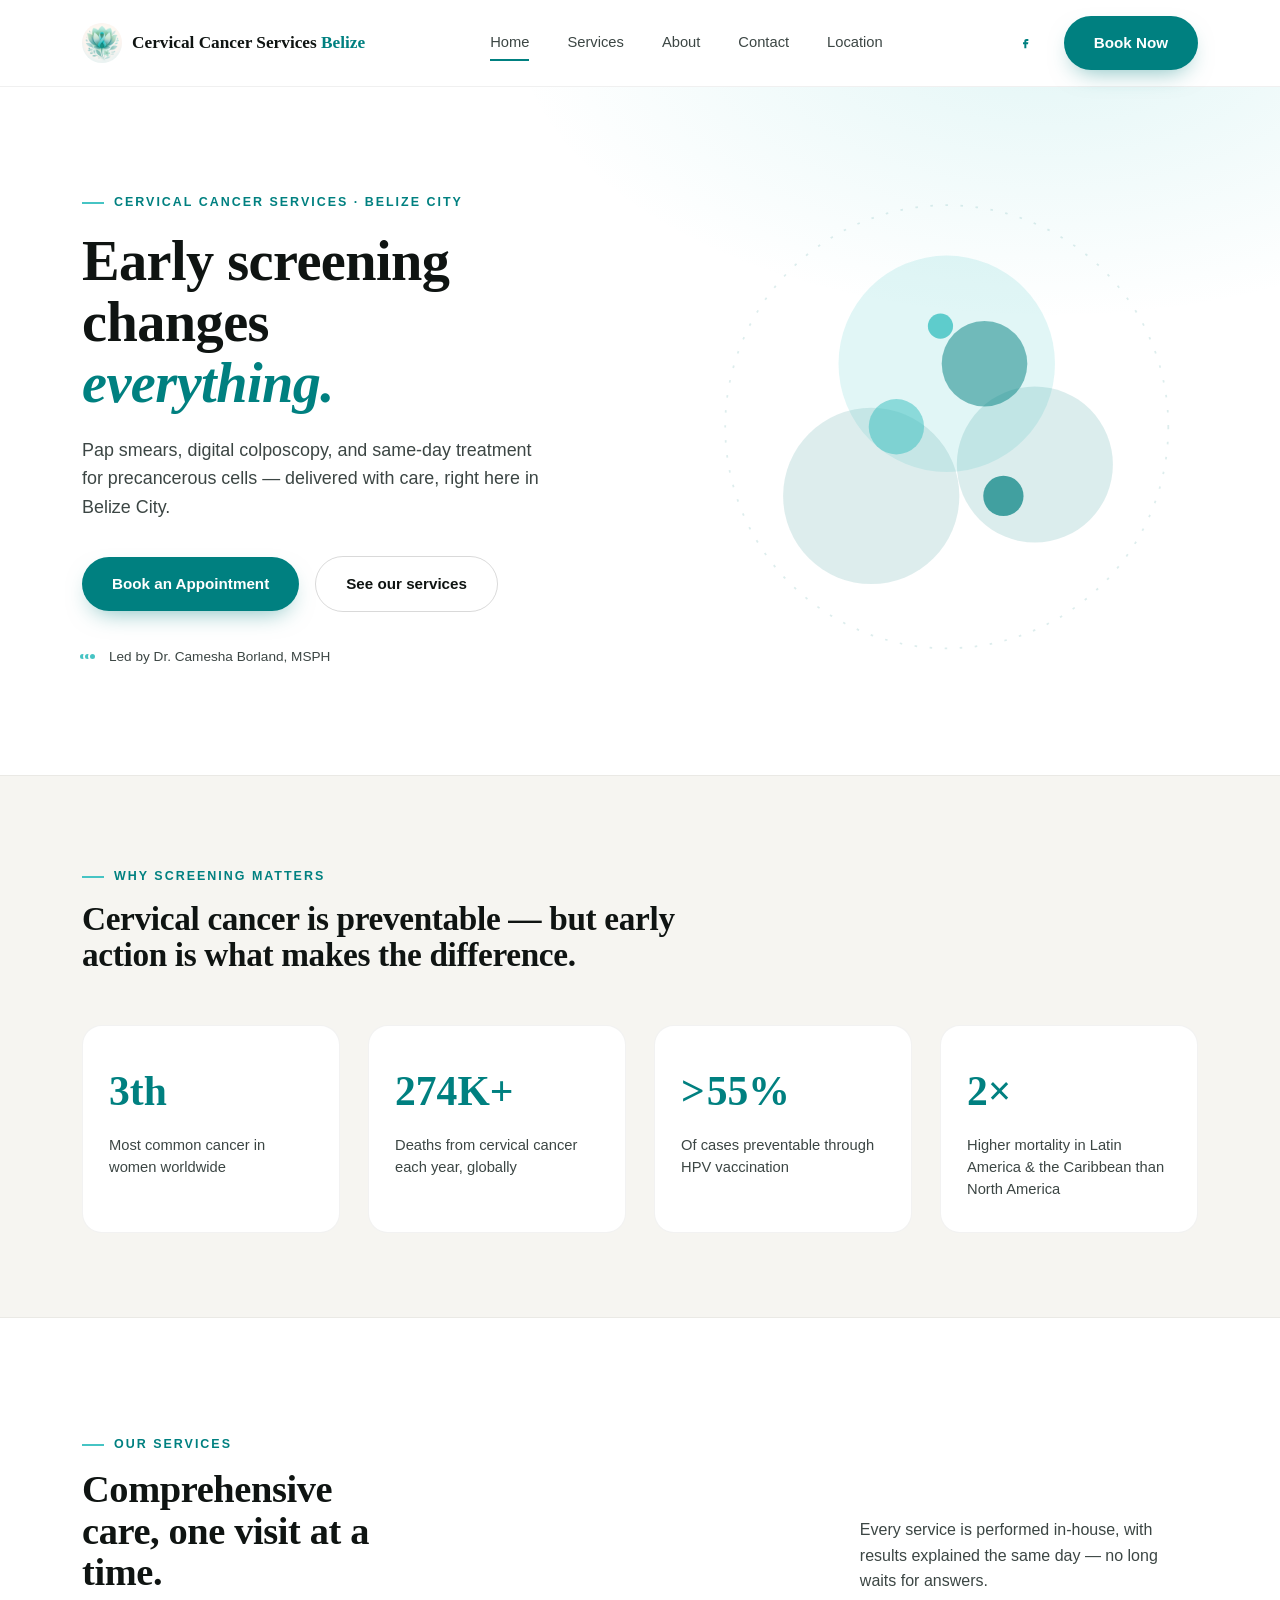
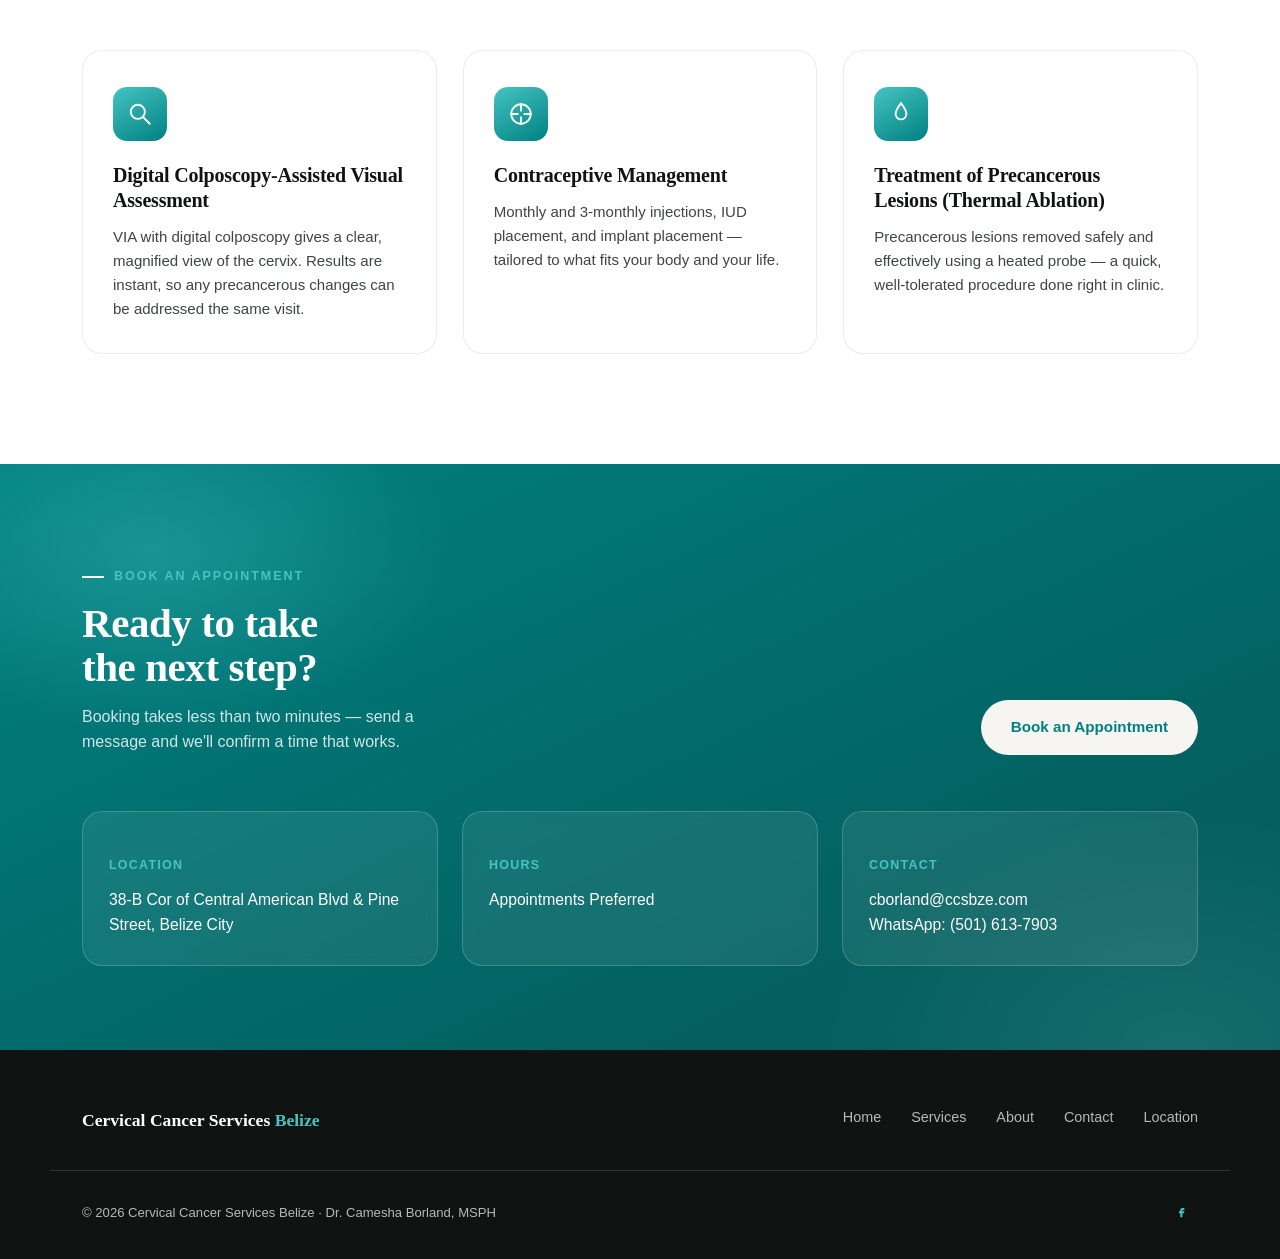
==== commit a7127d06: "Fix mobile header overflow: hide long logo text on small screens" ====
--- a/index.html
+++ b/index.html
@@ -15,7 +15,7 @@
   <div class="wrap header-inner">
     <a href="index.html" class="logo">
       <img src="images/logo.png" alt="Cervical Cancer Services Belize logo" class="logo-img">
-      <span class="logo-text">Cervical Cancer Services<span class="logo-belize"> Belize</span></span>
+      <span class="logo-text"><span class="logo-full">Cervical Cancer Services</span><span class="logo-belize"> Belize</span></span>
     </a>
     <nav class="site-nav">
       <a href="index.html" class="active">Home</a>
--- a/styles.css
+++ b/styles.css
@@ -229,9 +229,9 @@
 /* ---------- Location page ---------- */
 .language-section{background:var(--mint);padding:20px 0 88px;}
 .language-section h2{font-size:clamp(1.6rem,2.6vw,2rem);margin-bottom:40px;padding-top:56px;}
-.photo-grid{display:grid;grid-template-columns:repeat(3,1fr);gap:26px;}
+.photo-grid{display:grid;grid-template-columns:repeat(2,1fr);gap:26px;}
 .photo-card{background:var(--white);border-radius:var(--radius);overflow:hidden;border:1px solid rgba(0,0,0,0.06);}
-.photo-card img{width:100%;height:220px;object-fit:cover;}
+.photo-card img{width:100%;height:320px;object-fit:cover;}
 .photo-card p{padding:20px 22px;font-size:0.92rem;color:var(--ink-soft);margin:0;}
 .maps-block{
   margin-top:48px;display:flex;align-items:center;justify-content:center;gap:32px;flex-wrap:wrap;
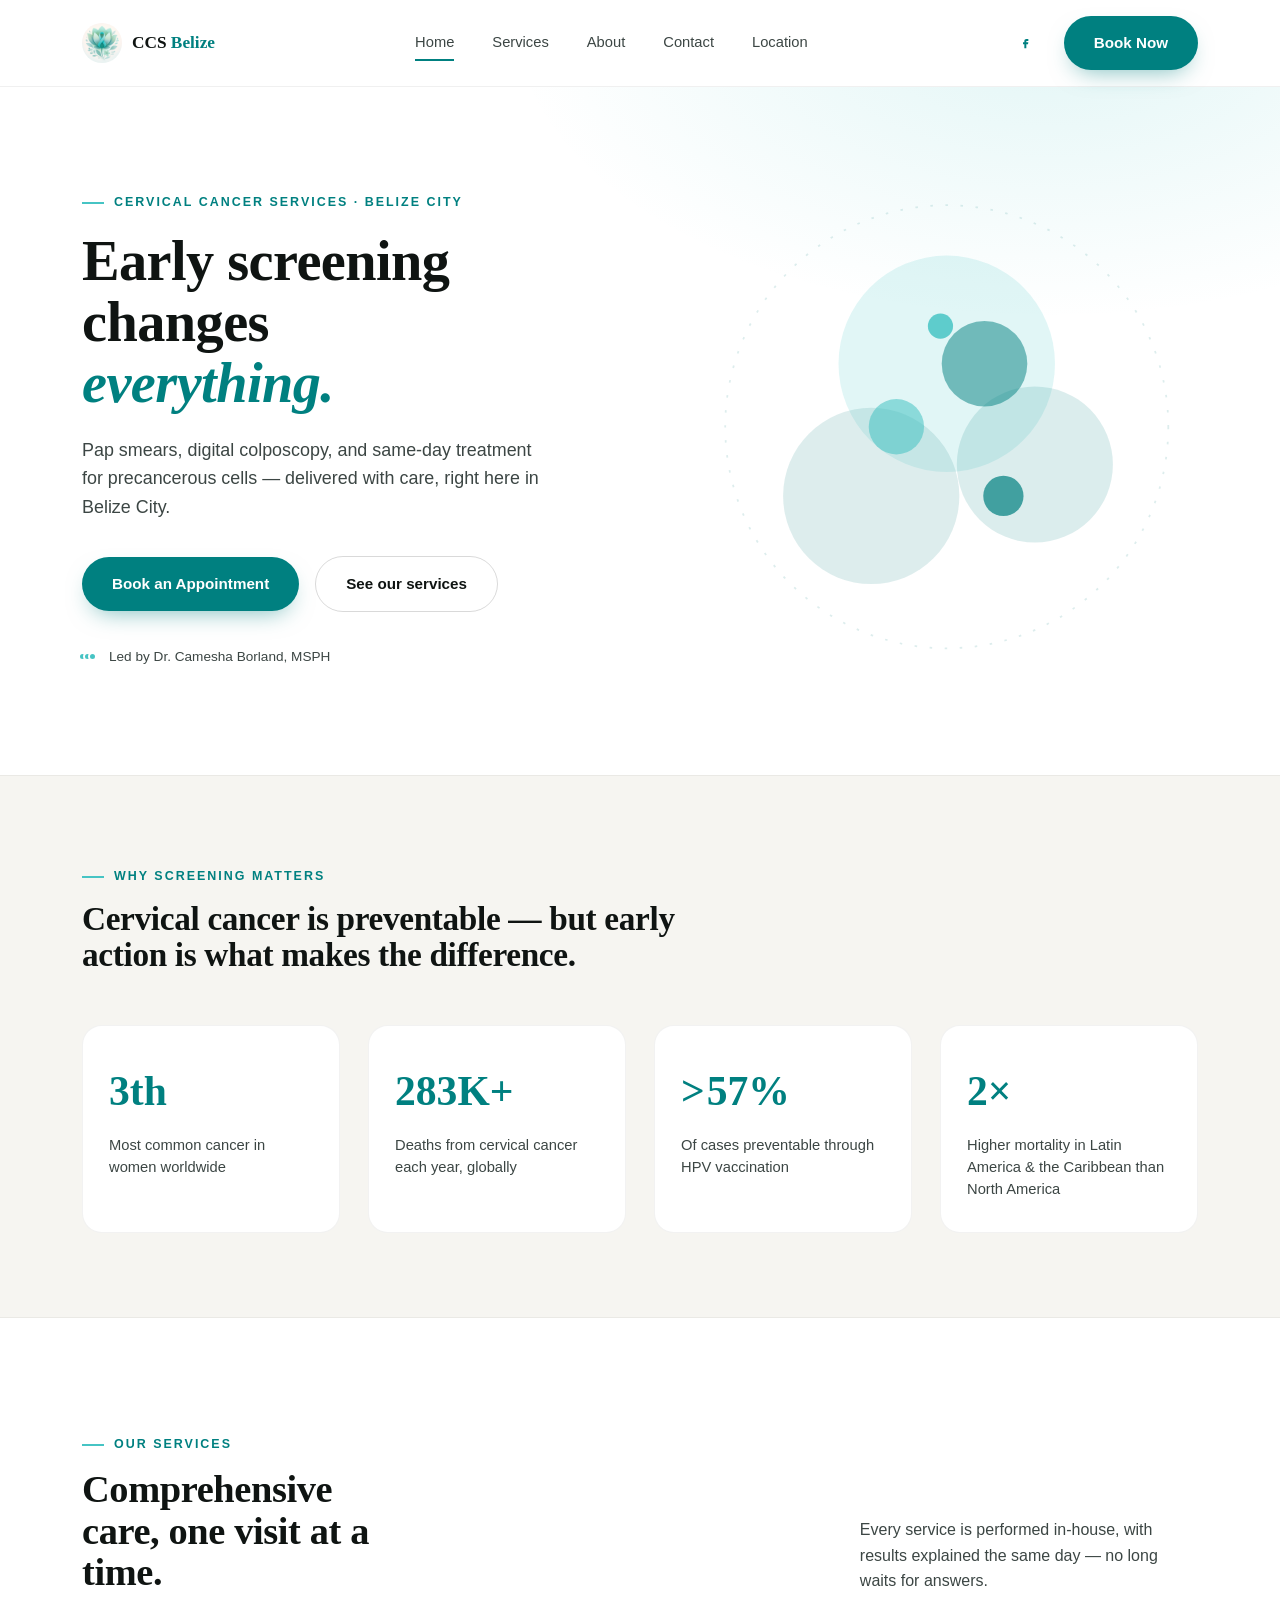
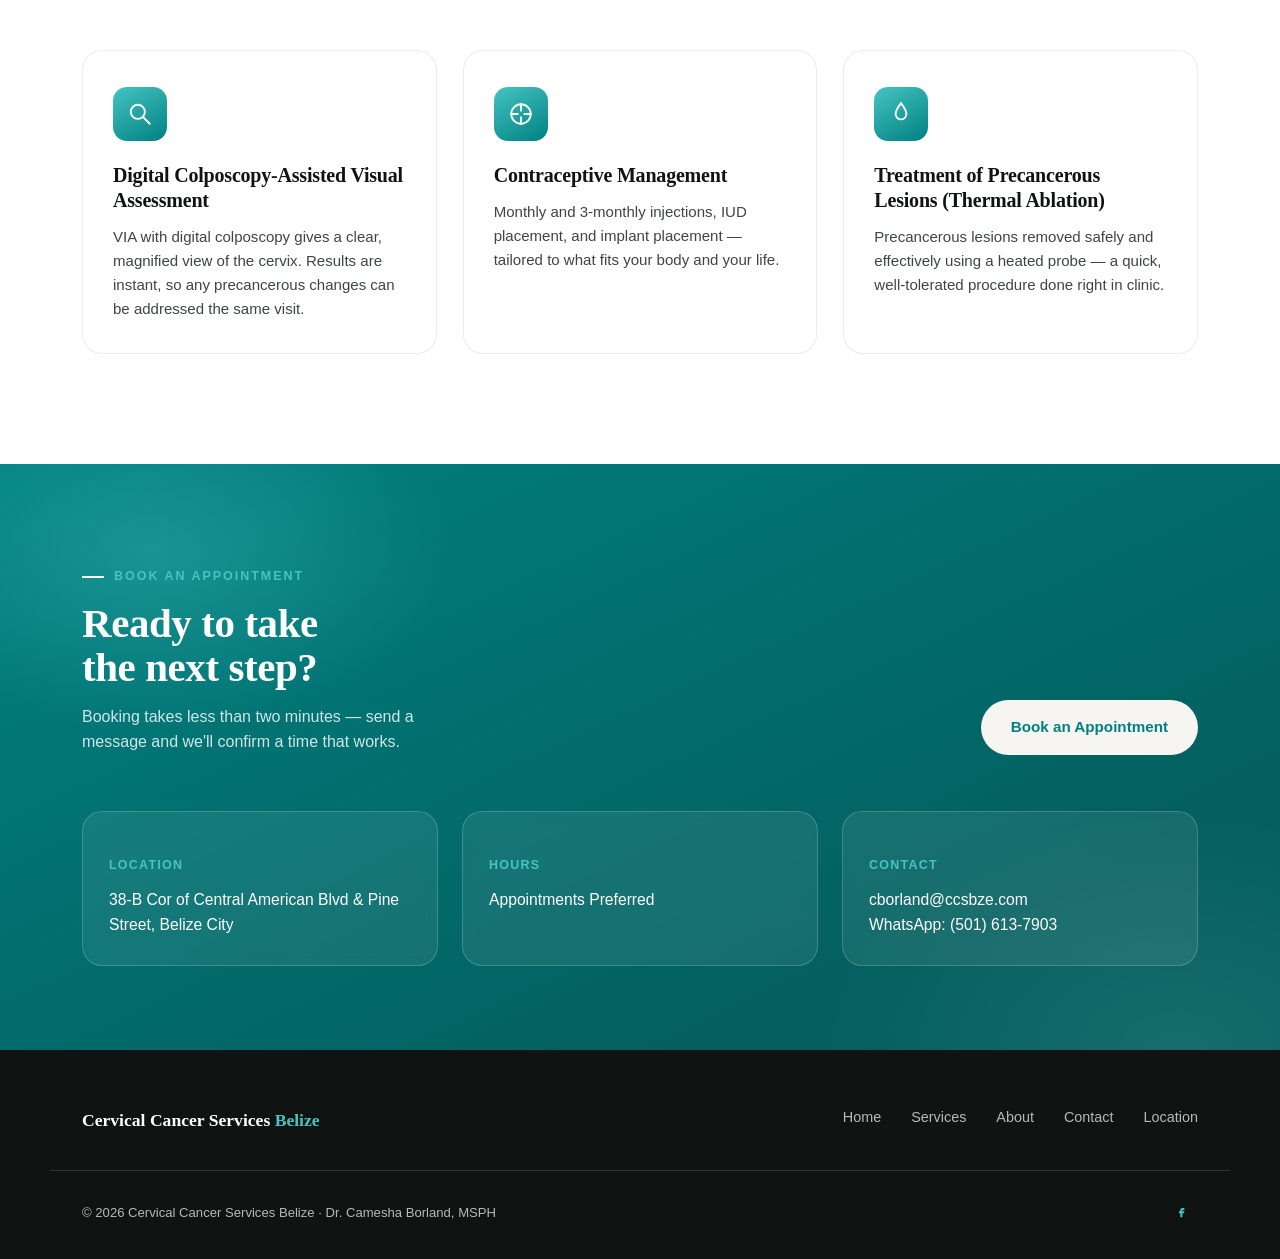
==== commit f25d55cd: "Show CCS Belize on mobile header instead of just Belize" ====
--- a/index.html
+++ b/index.html
@@ -15,7 +15,7 @@
   <div class="wrap header-inner">
     <a href="index.html" class="logo">
       <img src="images/logo.png" alt="Cervical Cancer Services Belize logo" class="logo-img">
-      <span class="logo-text"><span class="logo-full">Cervical Cancer Services</span><span class="logo-belize"> Belize</span></span>
+      <span class="logo-text"><span class="logo-full">CCS</span><span class="logo-belize"> Belize</span></span>
     </a>
     <nav class="site-nav">
       <a href="index.html" class="active">Home</a>
--- a/styles.css
+++ b/styles.css
@@ -292,3 +292,10 @@
   .cta-band{padding:70px 0 60px;}
   .maps-block{flex-direction:column;text-align:center;}
 }
+
+@media (max-width:560px){
+  .logo-full{display:none;}
+  .header-actions{gap:10px;}
+  .header-actions .btn-primary{padding:10px 18px;font-size:0.85rem;}
+  .social-icon{width:30px;height:30px;}
+}
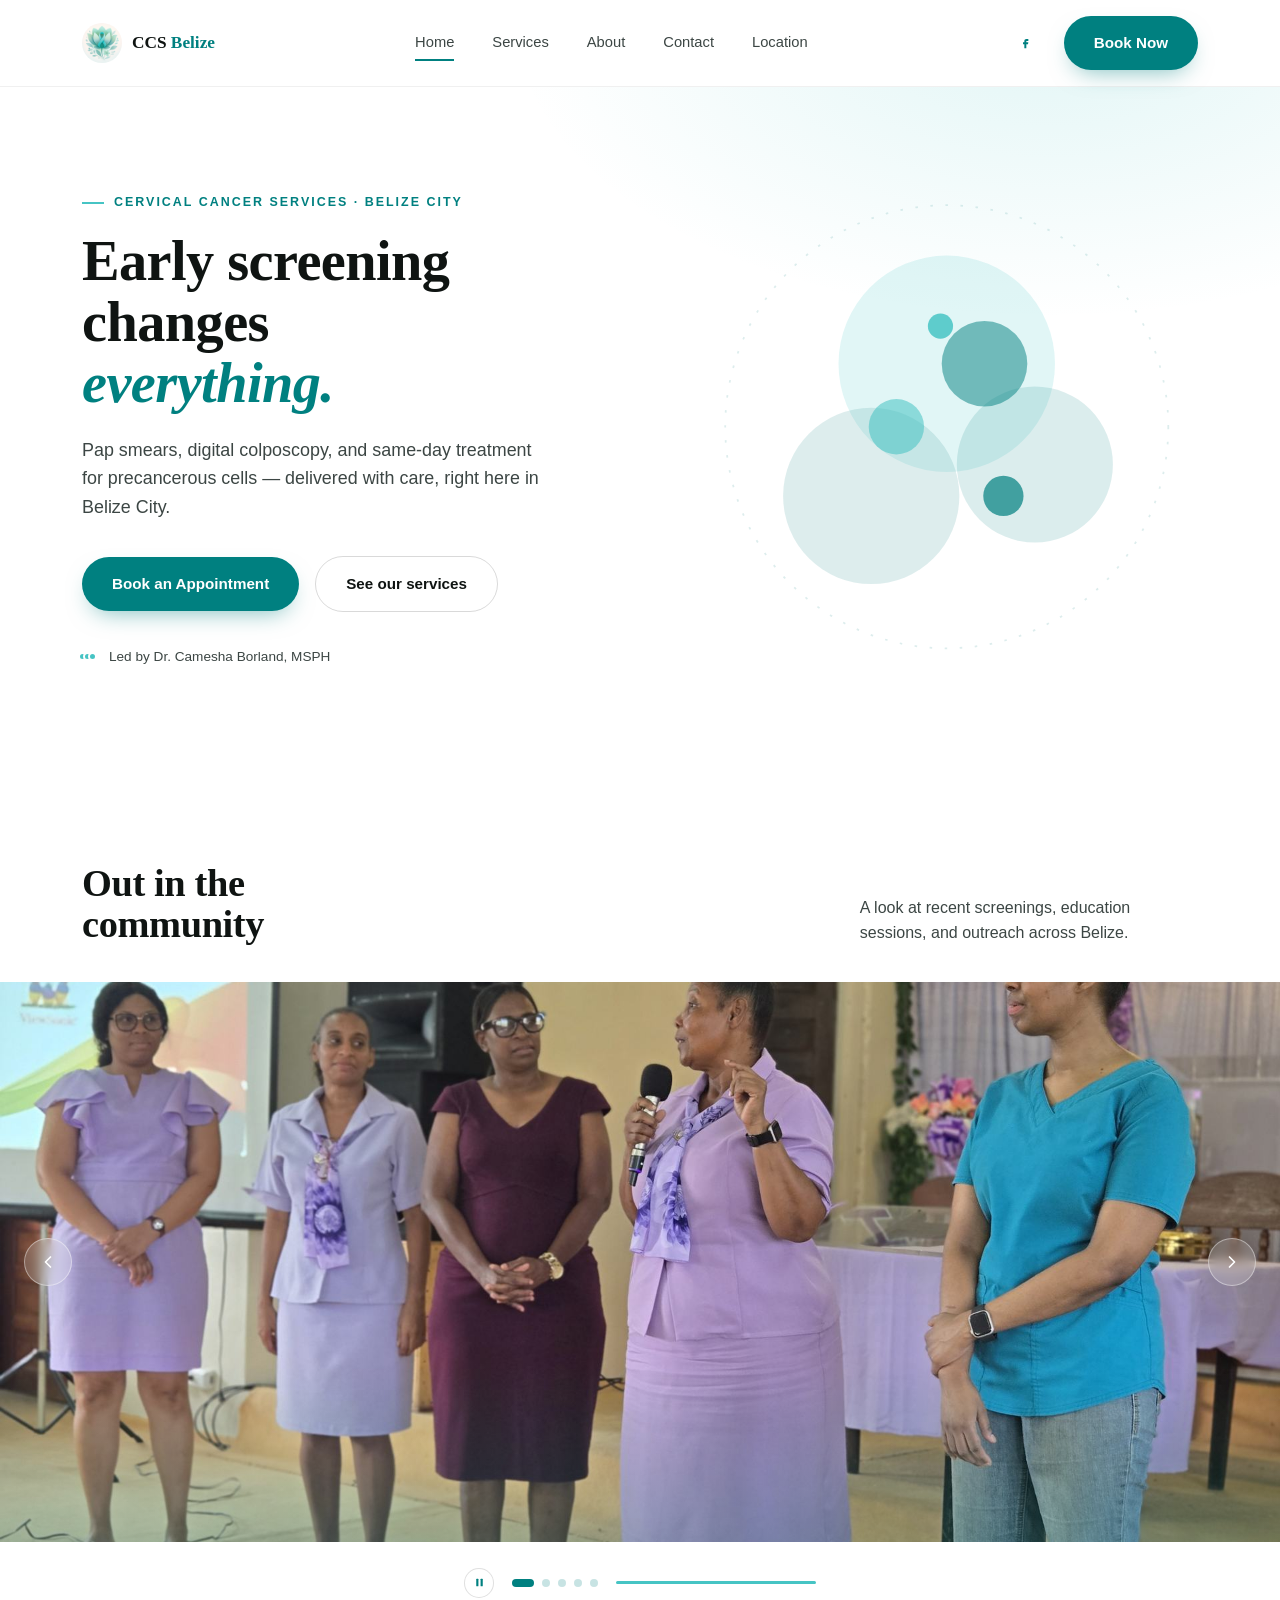
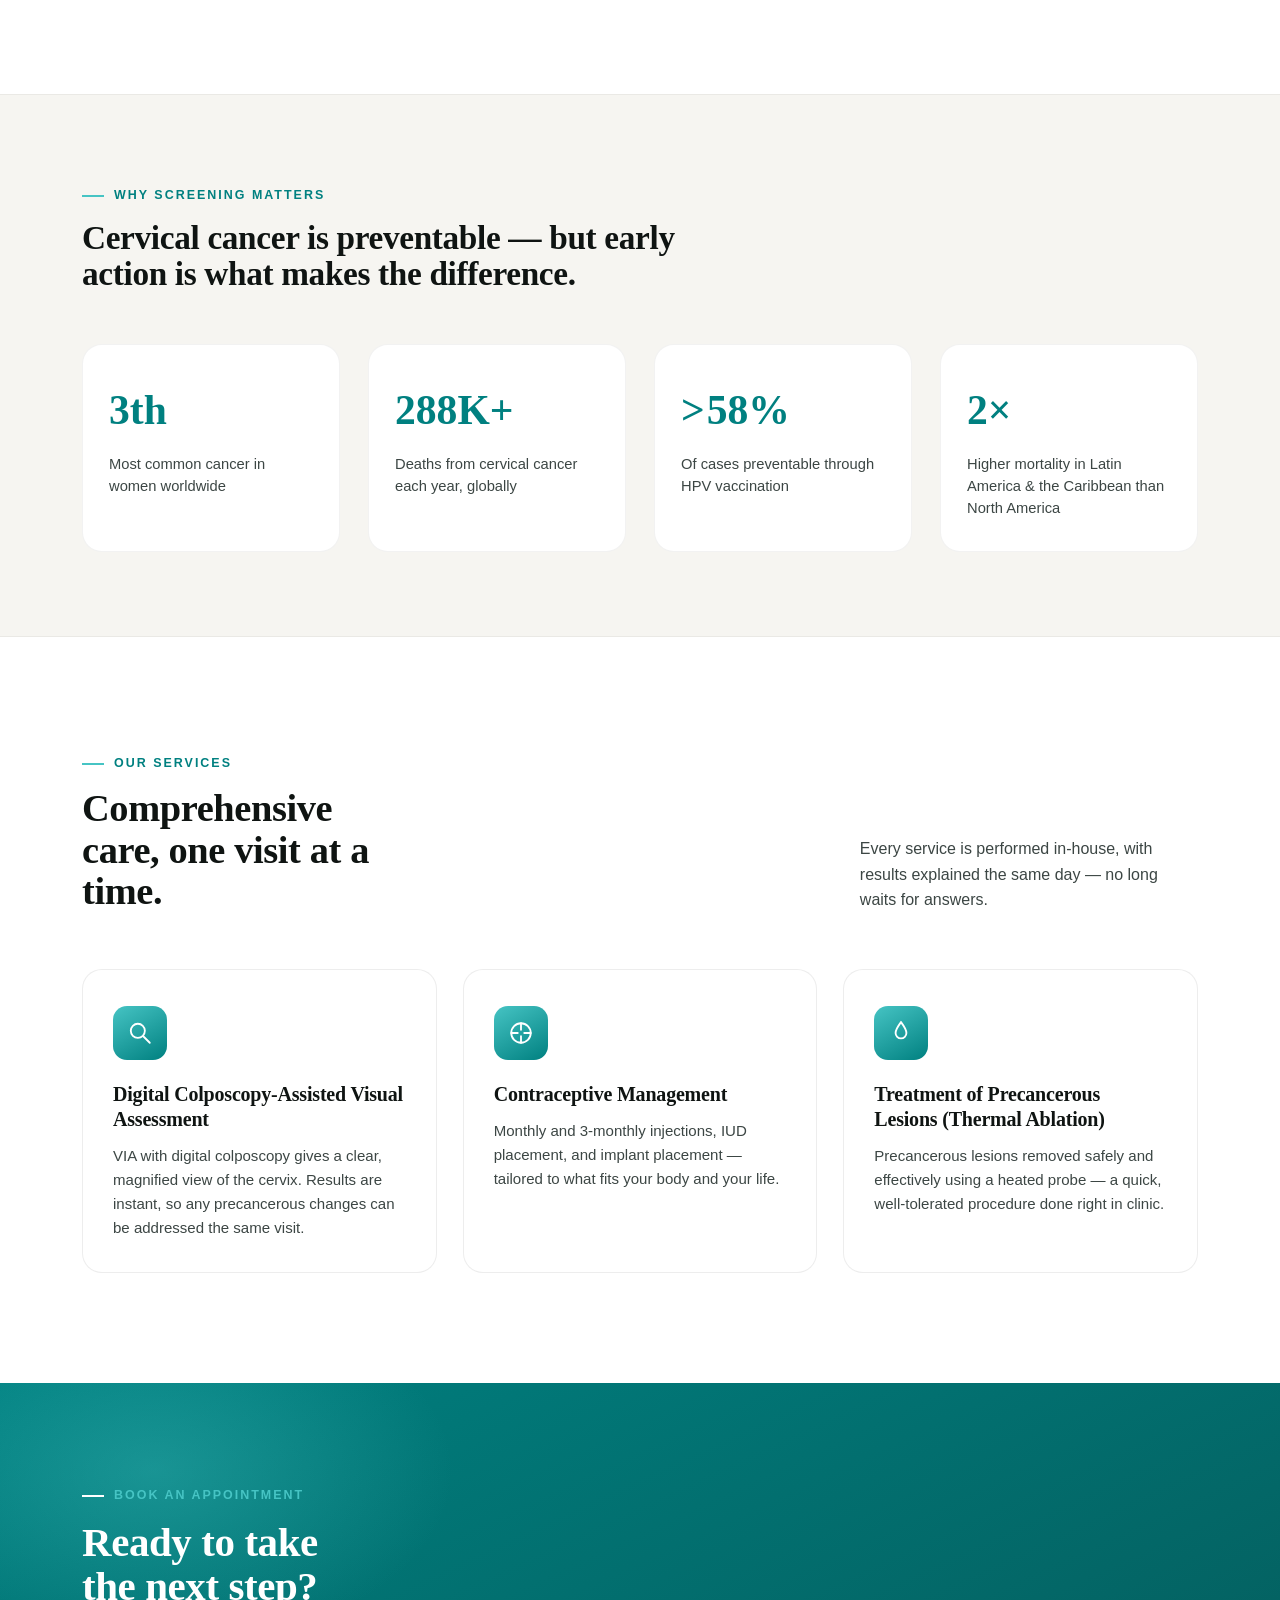
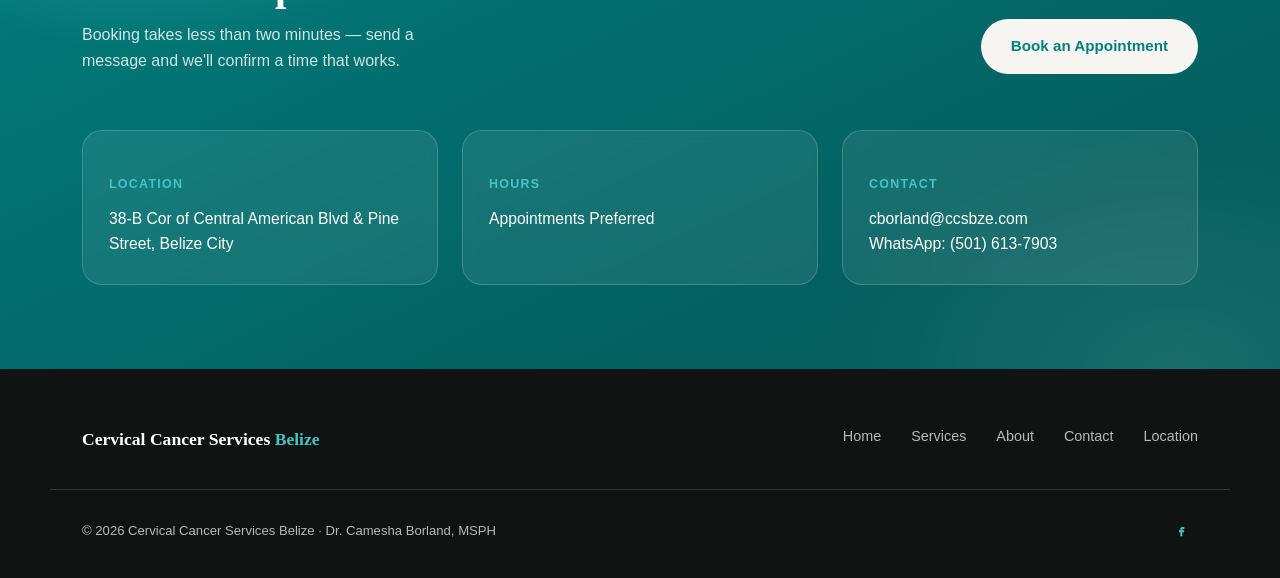
==== commit 9294e8e9: "Add auto-playing community photo carousel below hero" ====
--- a/index.html
+++ b/index.html
@@ -60,6 +60,42 @@
         <circle class="cell c3" cx="195" cy="120" r="10" fill="#46c4c4" opacity="0.85"/>
       </svg>
     </div>
+  </div>
+</section>
+
+<section class="outreach">
+  <div class="wrap outreach-head reveal">
+    <h2>Out in the community</h2>
+    <p>A look at recent screenings, education sessions, and outreach across Belize.</p>
+  </div>
+  <div class="slider reveal" aria-roledescription="carousel" aria-label="Photos from community outreach">
+    <div class="slider-track">
+      <div class="slide is-active"><img src="images/outreach-1.jpg" alt="Community outreach photo 1 of 5" loading="eager"></div>
+      <div class="slide"><img src="images/outreach-2.jpg" alt="Community outreach photo 2 of 5" loading="lazy"></div>
+      <div class="slide"><img src="images/outreach-3.jpg" alt="Community outreach photo 3 of 5" loading="lazy"></div>
+      <div class="slide"><img src="images/outreach-4.jpg" alt="Community outreach photo 4 of 5" loading="lazy"></div>
+      <div class="slide"><img src="images/outreach-5.jpg" alt="Community outreach photo 5 of 5" loading="lazy"></div>
+    </div>
+    <button type="button" class="slide-arrow prev" aria-label="Previous photo">
+      <svg viewBox="0 0 24 24"><path d="M15 18l-6-6 6-6" stroke="currentColor" fill="none" stroke-width="2" stroke-linecap="round" stroke-linejoin="round"/></svg>
+    </button>
+    <button type="button" class="slide-arrow next" aria-label="Next photo">
+      <svg viewBox="0 0 24 24"><path d="M9 18l6-6-6-6" stroke="currentColor" fill="none" stroke-width="2" stroke-linecap="round" stroke-linejoin="round"/></svg>
+    </button>
+  </div>
+  <div class="slider-meta">
+    <button type="button" class="slider-pause" aria-pressed="false" aria-label="Pause slideshow">
+      <svg class="icon-pause" viewBox="0 0 24 24"><rect x="6" y="5" width="4" height="14" rx="1"/><rect x="14" y="5" width="4" height="14" rx="1"/></svg>
+      <svg class="icon-play" viewBox="0 0 24 24"><path d="M7 4.5v15l13-7.5-13-7.5Z"/></svg>
+    </button>
+    <div class="slider-dots">
+      <button type="button" class="slider-dot is-active" aria-current="true" aria-label="Go to photo 1"></button>
+      <button type="button" class="slider-dot" aria-current="false" aria-label="Go to photo 2"></button>
+      <button type="button" class="slider-dot" aria-current="false" aria-label="Go to photo 3"></button>
+      <button type="button" class="slider-dot" aria-current="false" aria-label="Go to photo 4"></button>
+      <button type="button" class="slider-dot" aria-current="false" aria-label="Go to photo 5"></button>
+    </div>
+    <div class="progress-track"><div class="progress-fill"></div></div>
   </div>
 </section>
 
--- a/styles.css
+++ b/styles.css
@@ -129,6 +129,63 @@
 .ring{animation:ccsbSpin 60s linear infinite;transform-origin:200px 200px;}
 @keyframes ccsbSpin{to{transform:rotate(360deg);}}
 
+/* ---------- Out in the Community (photo slider) ---------- */
+.outreach{padding:88px 0 96px;}
+.outreach-head{display:flex;justify-content:space-between;align-items:flex-end;gap:40px;flex-wrap:wrap;margin-bottom:36px;}
+.outreach-head h2{font-size:clamp(1.9rem,3vw,2.5rem);max-width:16ch;}
+.outreach-head p{max-width:38ch;color:var(--ink-soft);margin:0;}
+
+.slider{position:relative;width:100%;height:560px;overflow:hidden;background:var(--ink);}
+.slider-track{position:relative;width:100%;height:100%;}
+.slide{position:absolute;inset:0;opacity:0;transition:opacity 1s ease;}
+.slide.is-active{opacity:1;}
+.slide img{width:100%;height:100%;object-fit:cover;display:block;}
+.slide::after{content:"";position:absolute;inset:0;background:linear-gradient(180deg, rgba(4,95,95,0) 68%, rgba(4,95,95,0.28) 100%);}
+
+.slide-arrow{
+  position:absolute;top:50%;transform:translateY(-50%);width:48px;height:48px;border-radius:50%;
+  background:rgba(255,255,255,0.16);border:1px solid rgba(255,255,255,0.4);color:var(--white);
+  backdrop-filter:blur(6px);-webkit-backdrop-filter:blur(6px);
+  display:flex;align-items:center;justify-content:center;cursor:pointer;padding:0;
+  transition:background .3s ease, transform .3s ease;
+}
+.slide-arrow svg{width:20px;height:20px;}
+.slide-arrow:hover{background:rgba(255,255,255,0.3);transform:translateY(-50%) scale(1.06);}
+.slide-arrow.prev{left:24px;}
+.slide-arrow.next{right:24px;}
+
+.slider-meta{display:flex;align-items:center;justify-content:center;gap:18px;margin-top:26px;}
+.slider-pause{
+  width:30px;height:30px;border-radius:50%;border:1px solid rgba(0,0,0,0.12);background:var(--white);
+  display:flex;align-items:center;justify-content:center;cursor:pointer;padding:0;color:var(--teal-deep);
+  transition:border-color .3s ease;
+}
+.slider-pause:hover{border-color:var(--teal-deep);}
+.slider-pause svg{width:13px;height:13px;fill:currentColor;}
+.slider-pause .icon-play{display:none;}
+.slider-pause[aria-pressed="true"] .icon-pause{display:none;}
+.slider-pause[aria-pressed="true"] .icon-play{display:block;}
+.slider-dots{display:flex;gap:8px;}
+.slider-dot{width:8px;height:8px;padding:0;border:none;border-radius:50%;background:rgba(0,128,128,0.22);cursor:pointer;transition:background .3s ease, width .3s ease;}
+.slider-dot.is-active{background:var(--teal-deep);width:22px;border-radius:999px;}
+.progress-track{width:200px;height:3px;border-radius:999px;background:rgba(0,128,128,0.14);overflow:hidden;}
+.progress-fill{width:0%;height:100%;background:var(--teal-bright);}
+.progress-fill.animate{animation:outreachProgress 5s linear forwards;}
+.slider.is-paused .progress-fill.animate{animation-play-state:paused;}
+@keyframes outreachProgress{from{width:0%;}to{width:100%;}}
+
+@media (max-width:980px){
+  .slider{height:400px;}
+}
+@media (max-width:560px){
+  .outreach{padding:56px 0 64px;}
+  .slider{height:280px;}
+  .slide-arrow{width:38px;height:38px;}
+  .slide-arrow.prev{left:14px;}
+  .slide-arrow.next{right:14px;}
+  .progress-track{width:140px;}
+}
+
 /* ---------- Stats ---------- */
 .stats{background:var(--cream);padding:84px 0;border-top:1px solid rgba(0,0,0,0.05);border-bottom:1px solid rgba(0,0,0,0.05);}
 .stats-head{max-width:640px;margin-bottom:52px;}
@@ -259,8 +316,9 @@
 
 @media (prefers-reduced-motion: reduce){
   html{scroll-behavior:auto;}
-  .cell,.ring,.reveal,.btn,.service-card{animation:none !important;transition:none !important;}
+  .cell,.ring,.reveal,.btn,.service-card,.slide,.progress-fill{animation:none !important;transition:none !important;}
   .reveal{opacity:1;transform:none;}
+  .progress-track,.slider-pause{display:none;}
 }
 
 /* ---------- Responsive ---------- */
@@ -273,6 +331,7 @@
   .mission .wrap{grid-template-columns:1fr;}
   .mission .cell-stage{order:-1;}
   .photo-grid{grid-template-columns:1fr;}
+  .photo-card img{height:220px;}
   .site-nav{
     position:absolute;top:100%;left:0;right:0;
     background:var(--white);flex-direction:column;align-items:flex-start;
@@ -294,8 +353,16 @@
 }
 
 @media (max-width:560px){
+  .header-actions{gap:8px;}
+  .header-actions .btn-primary{padding:9px 14px;font-size:0.78rem;white-space:nowrap;}
+  .social-icon{width:30px;height:30px;}
+  .footer-nav{gap:16px 22px;}
+  .footer-nav a{font-size:0.85rem;}
+}
+@media (max-width:400px){
+  .header-actions .social-icon{display:none;}
+  .logo-img{width:32px;height:32px;}
+}
+@media (max-width:340px){
   .logo-full{display:none;}
-  .header-actions{gap:10px;}
-  .header-actions .btn-primary{padding:10px 18px;font-size:0.85rem;}
-  .social-icon{width:30px;height:30px;}
-}
+}
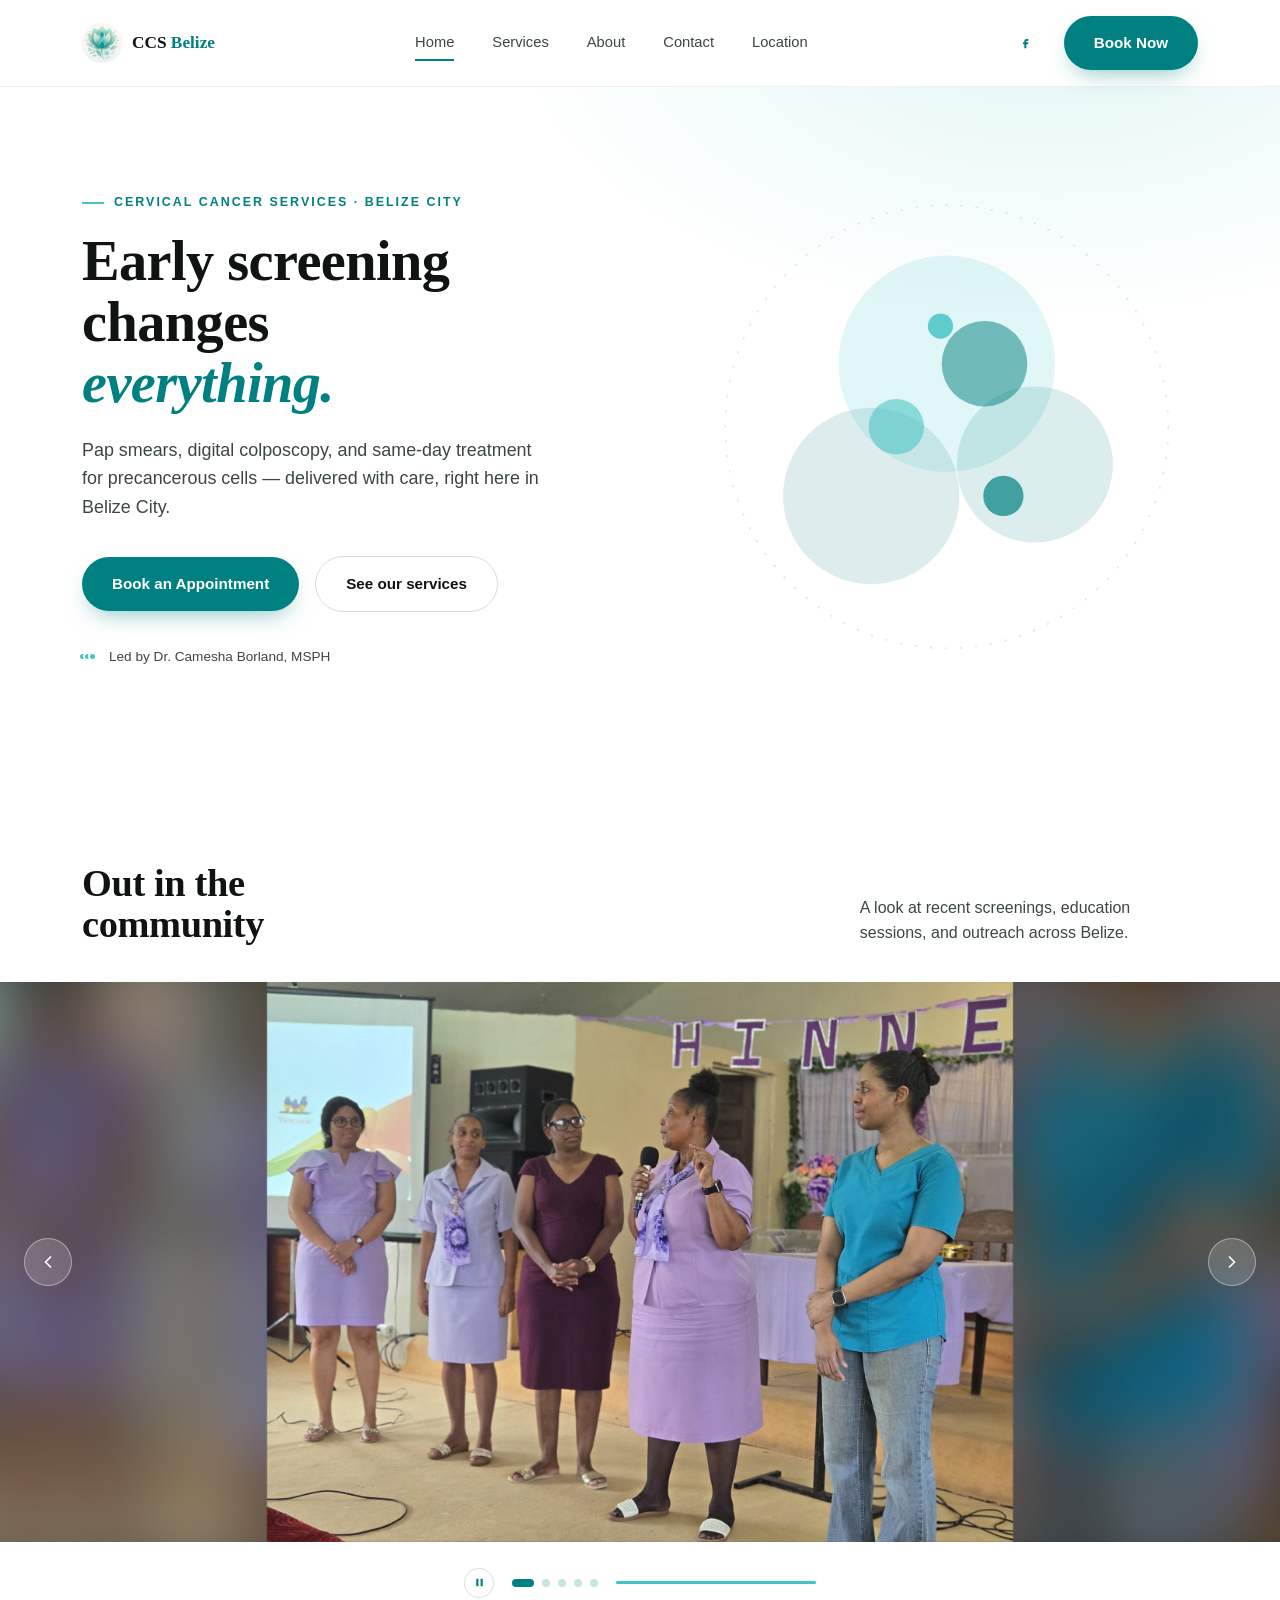
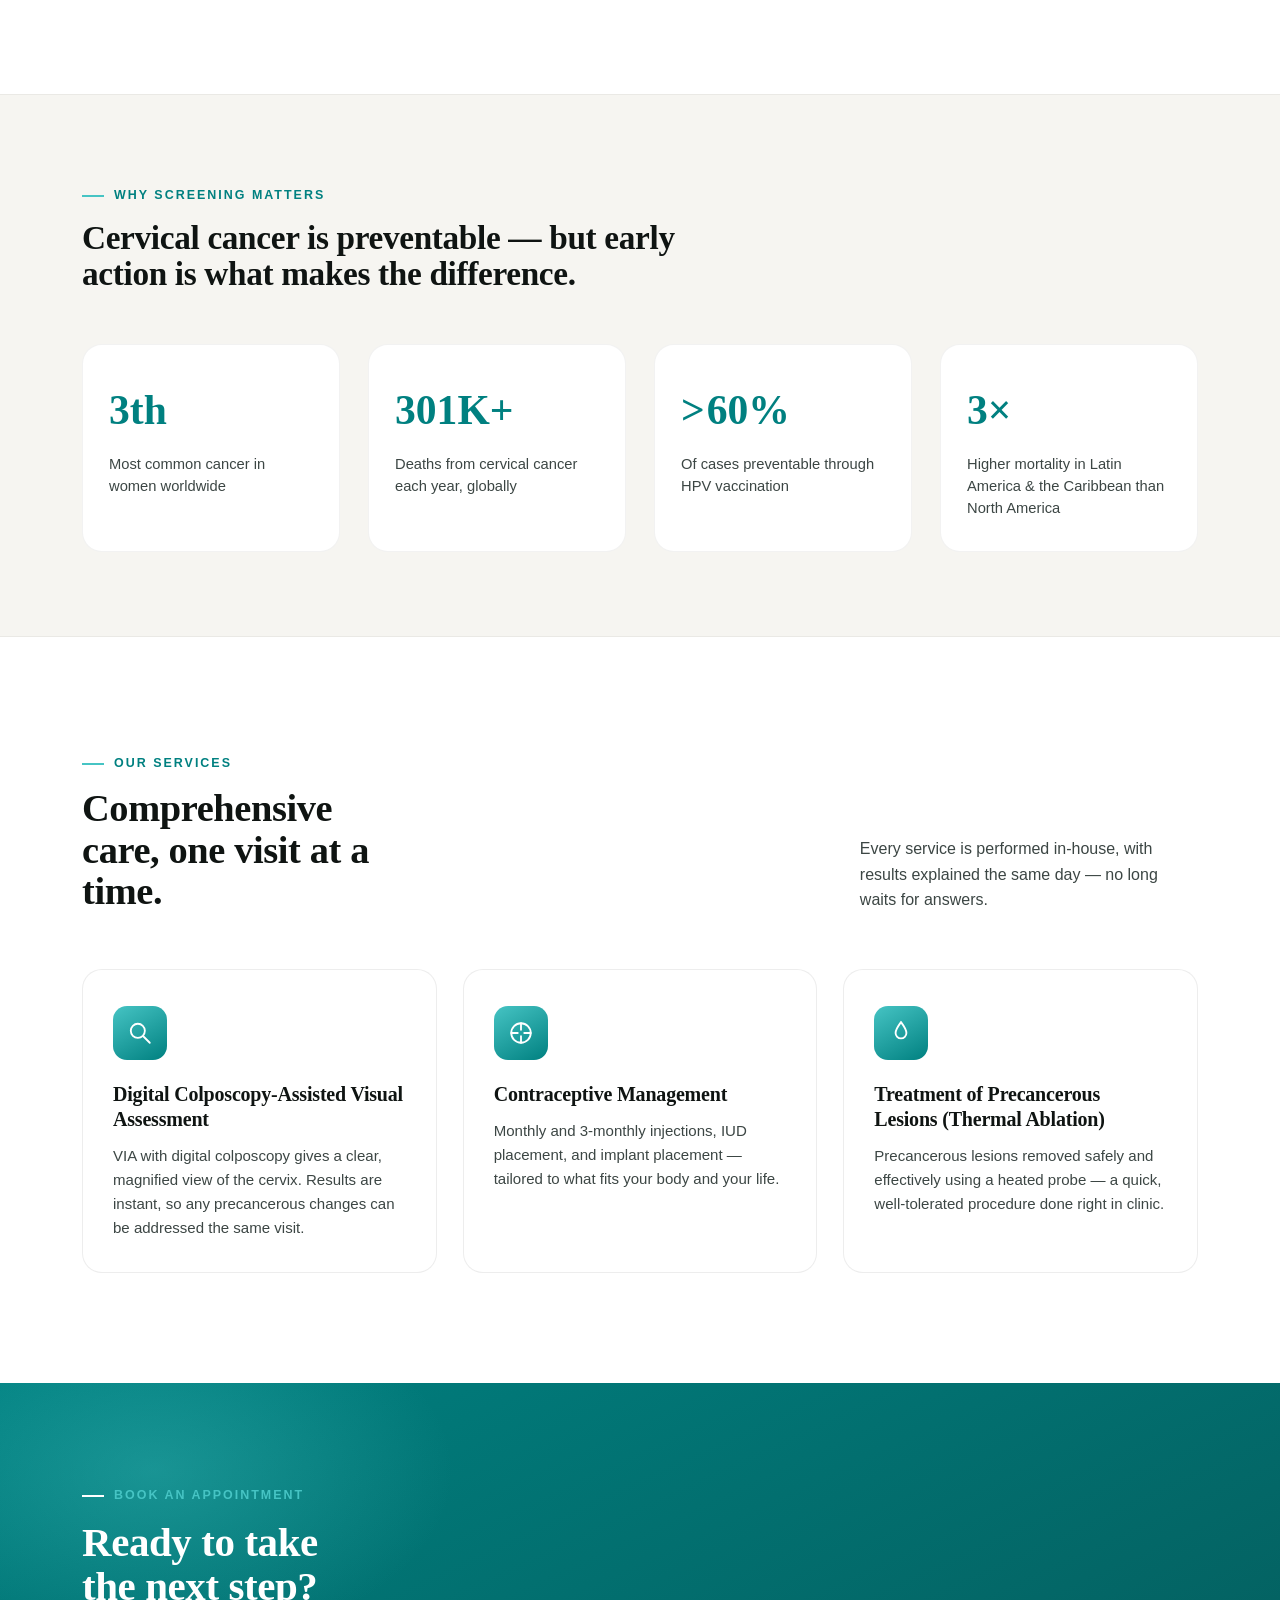
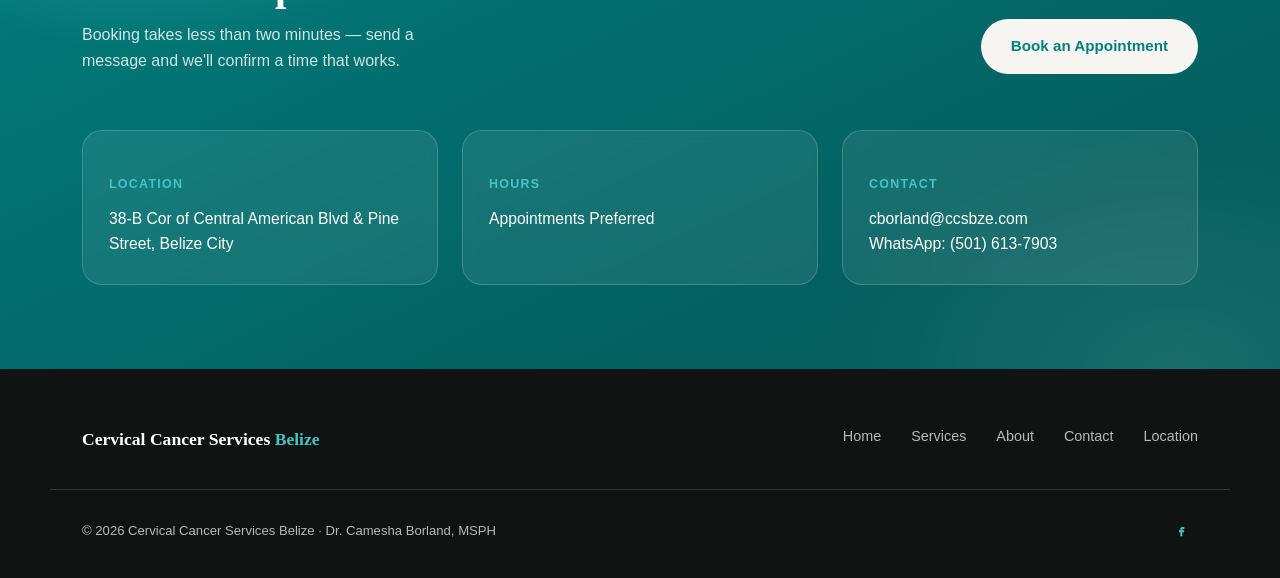
==== commit 7fd8f6f0: "Fix carousel cropping heads - switch to letterboxed photos" ====
--- a/index.html
+++ b/index.html
@@ -70,11 +70,26 @@
   </div>
   <div class="slider reveal" aria-roledescription="carousel" aria-label="Photos from community outreach">
     <div class="slider-track">
-      <div class="slide is-active"><img src="images/outreach-1.jpg" alt="Community outreach photo 1 of 5" loading="eager"></div>
-      <div class="slide"><img src="images/outreach-2.jpg" alt="Community outreach photo 2 of 5" loading="lazy"></div>
-      <div class="slide"><img src="images/outreach-3.jpg" alt="Community outreach photo 3 of 5" loading="lazy"></div>
-      <div class="slide"><img src="images/outreach-4.jpg" alt="Community outreach photo 4 of 5" loading="lazy"></div>
-      <div class="slide"><img src="images/outreach-5.jpg" alt="Community outreach photo 5 of 5" loading="lazy"></div>
+      <div class="slide is-active">
+        <img class="slide-bg" src="images/outreach-1.jpg" alt="" aria-hidden="true" loading="eager">
+        <img class="slide-fg" src="images/outreach-1.jpg" alt="Community outreach photo 1 of 5" loading="eager">
+      </div>
+      <div class="slide">
+        <img class="slide-bg" src="images/outreach-2.jpg" alt="" aria-hidden="true" loading="lazy">
+        <img class="slide-fg" src="images/outreach-2.jpg" alt="Community outreach photo 2 of 5" loading="lazy">
+      </div>
+      <div class="slide">
+        <img class="slide-bg" src="images/outreach-3.jpg" alt="" aria-hidden="true" loading="lazy">
+        <img class="slide-fg" src="images/outreach-3.jpg" alt="Community outreach photo 3 of 5" loading="lazy">
+      </div>
+      <div class="slide">
+        <img class="slide-bg" src="images/outreach-4.jpg" alt="" aria-hidden="true" loading="lazy">
+        <img class="slide-fg" src="images/outreach-4.jpg" alt="Community outreach photo 4 of 5" loading="lazy">
+      </div>
+      <div class="slide">
+        <img class="slide-bg" src="images/outreach-5.jpg" alt="" aria-hidden="true" loading="lazy">
+        <img class="slide-fg" src="images/outreach-5.jpg" alt="Community outreach photo 5 of 5" loading="lazy">
+      </div>
     </div>
     <button type="button" class="slide-arrow prev" aria-label="Previous photo">
       <svg viewBox="0 0 24 24"><path d="M15 18l-6-6 6-6" stroke="currentColor" fill="none" stroke-width="2" stroke-linecap="round" stroke-linejoin="round"/></svg>
--- a/styles.css
+++ b/styles.css
@@ -137,10 +137,10 @@
 
 .slider{position:relative;width:100%;height:560px;overflow:hidden;background:var(--ink);}
 .slider-track{position:relative;width:100%;height:100%;}
-.slide{position:absolute;inset:0;opacity:0;transition:opacity 1s ease;}
+.slide{position:absolute;inset:0;opacity:0;transition:opacity 1s ease;background:var(--ink);}
 .slide.is-active{opacity:1;}
-.slide img{width:100%;height:100%;object-fit:cover;display:block;}
-.slide::after{content:"";position:absolute;inset:0;background:linear-gradient(180deg, rgba(4,95,95,0) 68%, rgba(4,95,95,0.28) 100%);}
+.slide-bg{position:absolute;inset:0;width:100%;height:100%;object-fit:cover;filter:blur(30px) brightness(0.65) saturate(1.05);transform:scale(1.15);}
+.slide-fg{position:absolute;inset:0;width:100%;height:100%;object-fit:contain;z-index:1;}
 
 .slide-arrow{
   position:absolute;top:50%;transform:translateY(-50%);width:48px;height:48px;border-radius:50%;
